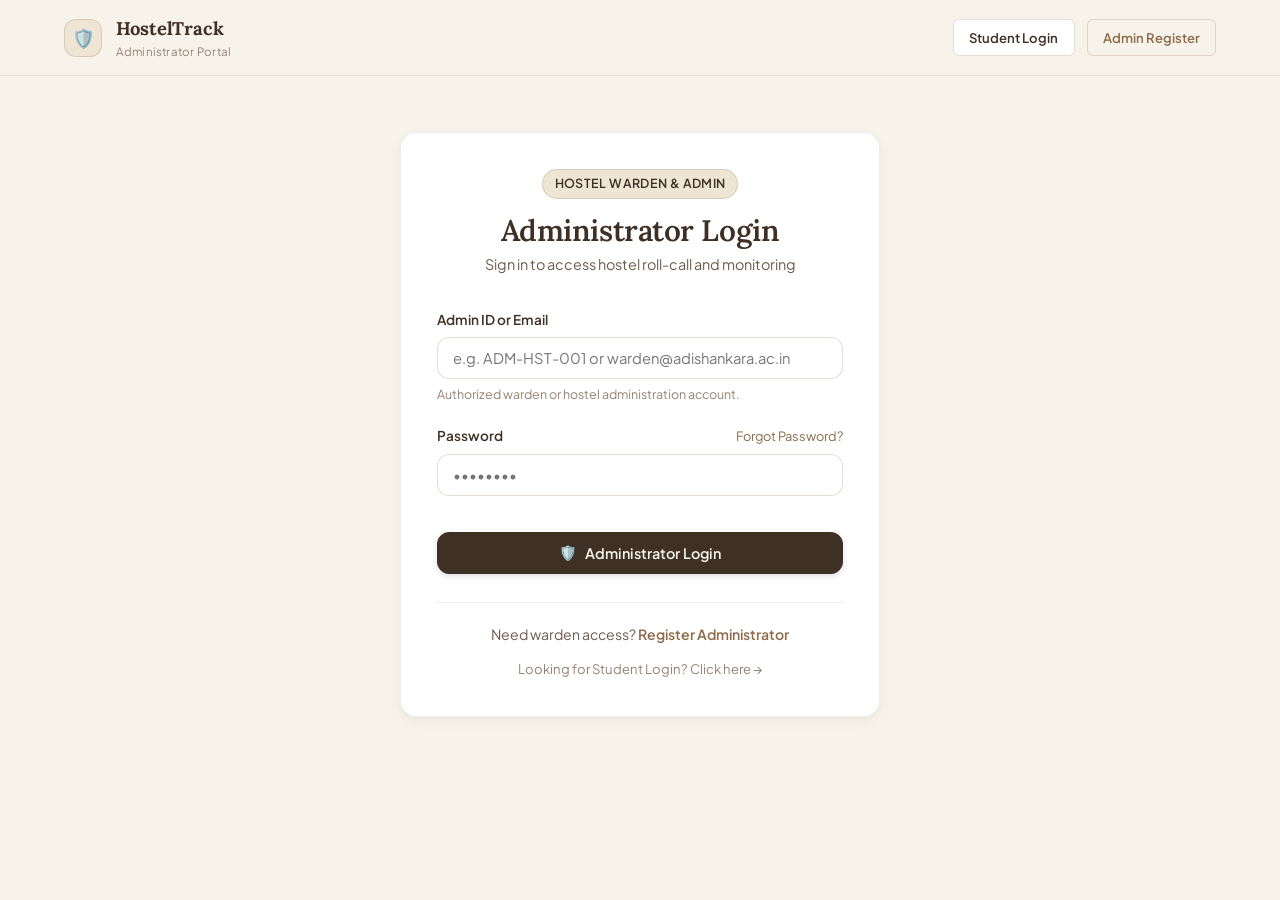
==== frontend/admin-dashboard.html @ 11e36355 "Initial commit: Smart Hostel Attendance System" ====
<!DOCTYPE html>
<html lang="en">
<head>
  <meta charset="UTF-8">
  <meta name="viewport" content="width=device-width, initial-scale=1.0">
  <title>Hostel Administrator Dashboard | HostelTrack</title>
  <link rel="stylesheet" href="css/style.css">
</head>
<body>

  <!-- Navigation Bar -->
  <nav class="navbar">
    <div class="container nav-container">
      <a href="admin-dashboard.html" class="nav-brand">
        <div class="brand-icon">🛡️</div>
        <div class="brand-info">
          <span class="brand-title">HostelTrack</span>
          <span class="brand-subtitle">Administrator Portal</span>
        </div>
      </a>
      
      <ul class="nav-menu" id="nav-menu-list">
        <li><a href="admin-dashboard.html" class="nav-link active">Dashboard</a></li>
        <li><a href="#attendance-table-section" class="nav-link">Attendance</a></li>
        <li><a href="admin-students.html" class="nav-link">Students</a></li>
        <li><a href="admin-profile.html" class="nav-link">Profile</a></li>
      </ul>

      <div class="nav-actions" id="nav-auth-section">
        <!-- Rendered by Auth.initNav() -->
      </div>

      <button class="mobile-toggle" onclick="toggleMobileNav()" aria-label="Toggle Navigation">☰</button>
    </div>
  </nav>

  <!-- Admin Dashboard Main Content -->
  <main class="container" style="padding-top: 2.5rem; padding-bottom: 5rem;">
    <!-- Welcome Header -->
    <div style="display: flex; justify-content: space-between; align-items: flex-start; margin-bottom: 2rem; flex-wrap: wrap; gap: 1.25rem;">
      <div>
        <span class="badge badge-neutral" style="margin-bottom: 0.4rem;">Warden Roll-Call Overview</span>
        <h1 style="font-size: 2.25rem;">
          <span id="admin-greeting">Good Morning</span>, <span id="admin-name-display">Warden</span>
        </h1>
        <p style="font-size: 0.95rem; margin-top: 0.2rem;">
          Hostel: <strong id="admin-hostel-display" style="color: var(--color-deep-brown);">Adi Shankara Main Campus Hostel</strong> • 
          Selected Date: <span id="admin-header-date" style="font-weight: 600; color: var(--color-warm-brown);">September 14, 2026</span>
        </p>
      </div>

      <!-- Date Filter Controls -->
      <div class="card card-warm" style="padding: 0.85rem 1.25rem; display: flex; align-items: center; gap: 0.75rem; flex-wrap: wrap;">
        <label for="admin-date-picker" style="font-size: 0.82rem; font-weight: 600; color: var(--color-deep-brown);">
          Select Date:
        </label>
        <input 
          type="date" 
          id="admin-date-picker" 
          class="form-control" 
          style="padding: 0.35rem 0.65rem; font-size: 0.88rem; width: auto;"
        >
        <button type="button" class="btn btn-sm btn-primary" onclick="AdminDashboardController.onDateFilterChange()">
          View Attendance
        </button>
      </div>
    </div>

    <!-- 4 MAJOR SUMMARY CARDS -->
    <div class="stats-grid" style="margin-bottom: 2rem;">
      <!-- Card 1: Total Students -->
      <div class="stat-box">
        <span class="stat-label">Total Students</span>
        <div class="stat-value" id="stat-total-students">0</div>
        <span class="stat-hint">Allocated in this hostel block</span>
      </div>

      <!-- Card 2: Present (Muted Green) -->
      <div class="stat-box" style="border-left: 4px solid var(--status-present);">
        <span class="stat-label" style="color: var(--status-present);">Present</span>
        <div class="stat-value" id="stat-present-count" style="color: var(--status-present);">0</div>
        <span class="stat-hint">Location verified & marked</span>
      </div>

      <!-- Card 3: Absent (Muted Terracotta) -->
      <div class="stat-box" style="border-left: 4px solid var(--status-absent);">
        <span class="stat-label" style="color: var(--status-absent);">Absent</span>
        <div class="stat-value" id="stat-absent-count" style="color: var(--status-absent);">0</div>
        <span class="stat-hint">Reported absent / leave</span>
      </div>

      <!-- Card 4: Not Marked (Muted Blue) -->
      <div class="stat-box" style="border-left: 4px solid var(--status-not-marked);">
        <span class="stat-label" style="color: var(--status-not-marked);">Not Marked</span>
        <div class="stat-value" id="stat-not-marked-count" style="color: var(--status-not-marked);">0</div>
        <span class="stat-hint">Awaiting roll-call submission</span>
      </div>
    </div>

    <!-- Attendance Percentage Progress Banner -->
    <div class="card" style="margin-bottom: 2.25rem; display: flex; align-items: center; justify-content: space-between; flex-wrap: wrap; gap: 1.5rem; padding: 1.25rem 1.75rem;">
      <div>
        <span class="stat-label">Today's Hostel Attendance Rate</span>
        <div style="display: flex; align-items: baseline; gap: 0.75rem; margin-top: 0.2rem;">
          <span id="stat-attendance-rate" style="font-family: var(--font-serif); font-size: 2.25rem; font-weight: 700; color: var(--color-deep-brown);">
            0.0%
          </span>
          <span style="font-size: 0.88rem; color: var(--text-secondary);">compliance across hostel rooms</span>
        </div>
      </div>

      <div style="flex-grow: 1; max-width: 450px; min-width: 240px;">
        <div style="width: 100%; height: 10px; background: var(--color-cream); border-radius: var(--radius-full); overflow: hidden; border: 1px solid var(--border-light);">
          <div id="stat-rate-bar" style="height: 100%; width: 0%; background: var(--status-present); border-radius: var(--radius-full); transition: width 0.5s ease;"></div>
        </div>
      </div>
    </div>

    <!-- STUDENT SEARCH & ATTENDANCE TABLE SECTION -->
    <div id="attendance-table-section" style="margin-bottom: 2rem;">
      <div style="display: flex; justify-content: space-between; align-items: center; margin-bottom: 1.25rem; flex-wrap: wrap; gap: 1rem;">
        <div>
          <h2>Student Attendance Register</h2>
          <p style="font-size: 0.9rem; margin-top: 0.2rem;">Click any student row to view full profile and attendance breakdown.</p>
        </div>

        <!-- Search Bar -->
        <div style="width: 100%; max-width: 320px;">
          <input 
            type="text" 
            id="admin-student-search" 
            class="form-control" 
            placeholder="Search student name, ID, or room..."
            oninput="AdminDashboardController.filterTable()"
          >
        </div>
      </div>

      <!-- Attendance Table -->
      <div class="card" style="padding: 1rem;">
        <div class="table-container">
          <table class="data-table">
            <thead>
              <tr>
                <th>Student ID</th>
                <th>Student Name</th>
                <th>Room</th>
                <th>Course</th>
                <th>Attendance Status</th>
                <th>Location Status</th>
                <th>Time</th>
                <th>Distance</th>
                <th>Action</th>
              </tr>
            </thead>
            <tbody id="admin-attendance-tbody">
              <tr>
                <td colspan="9" style="text-align: center; padding: 2.5rem; color: var(--text-muted);">
                  Loading attendance records...
                </td>
              </tr>
            </tbody>
          </table>
        </div>
      </div>
    </div>
  </main>

  <!-- STUDENT DETAIL MODAL -->
  <div id="student-detail-modal" style="display: none; position: fixed; top: 0; left: 0; width: 100%; height: 100%; background: rgba(39, 30, 23, 0.6); backdrop-filter: blur(4px); z-index: 1000; align-items: center; justify-content: center; padding: 1.5rem;">
    <div class="card" style="width: 100%; max-width: 620px; max-height: 90vh; overflow-y: auto; background: var(--bg-surface); padding: 2rem; position: relative;">
      
      <div style="display: flex; justify-content: space-between; align-items: flex-start; margin-bottom: 1.25rem; border-bottom: 1px solid var(--border-light); padding-bottom: 0.75rem;">
        <div>
          <span class="badge badge-neutral" style="font-size: 0.75rem;">Student Record</span>
          <h3 id="modal-student-name" style="font-size: 1.45rem; margin-top: 0.25rem;">Student Name</h3>
          <span id="modal-student-id" style="font-family: var(--font-mono); font-size: 0.85rem; color: var(--color-warm-brown);">ASIET2024CS000</span>
        </div>
        <button onclick="AdminDashboardController.closeModal()" style="background: none; border: none; font-size: 1.5rem; color: var(--text-muted); cursor: pointer;">&times;</button>
      </div>

      <!-- Student Overview Grid -->
      <div style="display: grid; grid-template-columns: 1fr 1fr; gap: 1rem; font-size: 0.88rem; background: var(--bg-surface-warm); padding: 1.25rem; border-radius: var(--radius-md); border: 1px solid var(--border-light); margin-bottom: 1.5rem;">
        <div>
          <span class="stat-label">Hostel & Room</span>
          <div id="modal-room-hostel" style="font-weight: 600; color: var(--color-deep-brown);">Room A-101 • Main Hostel</div>
        </div>
        <div>
          <span class="stat-label">Overall Attendance Rate</span>
          <div id="modal-percentage" style="font-family: var(--font-serif); font-size: 1.25rem; font-weight: 700; color: var(--status-present);">92.5%</div>
        </div>
        <div>
          <span class="stat-label">Course & Department</span>
          <div id="modal-course" style="color: var(--text-primary);">B.Tech CSE</div>
        </div>
        <div>
          <span class="stat-label">Contact</span>
          <div id="modal-contact" style="color: var(--text-primary);">+91 98765 43210</div>
        </div>
      </div>

      <!-- Recent Attendance History Table -->
      <h4 style="font-size: 1.05rem; margin-bottom: 0.75rem;">Recent Attendance History</h4>
      <div class="table-container" style="max-height: 220px;">
        <table class="data-table">
          <thead>
            <tr>
              <th>Date</th>
              <th>Status</th>
              <th>Time</th>
              <th>Distance</th>
            </tr>
          </thead>
          <tbody id="modal-history-tbody">
            <tr>
              <td colspan="4" style="text-align: center; color: var(--text-muted);">No records found.</td>
            </tr>
          </tbody>
        </table>
      </div>

      <div style="margin-top: 1.5rem; display: flex; justify-content: flex-end;">
        <button class="btn btn-secondary" onclick="AdminDashboardController.closeModal()">Close</button>
      </div>
    </div>
  </div>

  <script src="js/config.js"></script>
  <script src="js/auth.js"></script>
  <script src="js/admin-dashboard.js"></script>
  <script>
    function toggleMobileNav() {
      const menu = document.getElementById('nav-menu-list');
      if (menu) menu.classList.toggle('show');
    }
  </script>
</body>
</html>
---- frontend/css/style.css ----
/* ==========================================================================
   SMART HOSTEL ATTENDANCE MANAGEMENT SYSTEM
   Warm, Elegant, Editorial Design System (Superbook-Inspired)
   ========================================================================== */

@import url('https://fonts.googleapis.com/css2?family=Lora:ital,wght@0,400;0,500;0,600;0,700;1,400&family=Plus+Jakarta+Sans:wght@400;500;600;700&family=JetBrains+Mono:wght@400;500&display=swap');

:root {
  /* Core Warm Neutral Palette */
  --color-ivory: #F8F3EA;
  --color-cream: #EFE5D5;
  --color-beige: #E5D7C4;
  --color-sand: #D7C2A8;
  --color-taupe: #B5A18C;
  --color-warm-brown: #8B6B4A;
  --color-deep-brown: #3F3025;
  --color-dark-espresso: #271E17;

  /* Accent & Editorial Muted Colors */
  --color-sage: #A8AD96;
  --color-sage-dark: #4A634E;
  --color-terracotta: #B98268;
  --color-terracotta-dark: #8F4C30;

  /* Surfaces & Backgrounds */
  --bg-app: #F8F3EA;
  --bg-surface: #FFFFFF;
  --bg-surface-warm: #FAF6EE;
  --bg-surface-subtle: #F3EBDD;
  --bg-elevated: #FFFFFF;

  /* Status Colors (Soft, Muted, Academic) */
  --status-present: #4A7C59;
  --status-present-bg: #EBF3ED;
  --status-present-border: #C8DEC9;

  --status-absent: #B9664E;
  --status-absent-bg: #F8ECE8;
  --status-absent-border: #E8C8BE;

  --status-not-marked: #5B7B8C;
  --status-not-marked-bg: #EDF3F7;
  --status-not-marked-border: #C8D9E2;

  --status-future: #8B7A6A;
  --status-future-bg: #F0EAE1;
  --status-future-border: #DCD0C0;

  /* Typography Colors */
  --text-primary: #3F3025;
  --text-secondary: #6B5B4D;
  --text-muted: #948373;
  --text-light: #B5A595;
  --text-inverse: #FAF6EE;

  /* Borders & Shadows */
  --border-light: rgba(139, 107, 74, 0.12);
  --border-medium: rgba(139, 107, 74, 0.22);
  --border-strong: rgba(63, 48, 37, 0.35);

  --shadow-subtle: 0 1px 3px rgba(63, 48, 37, 0.04), 0 1px 2px rgba(63, 48, 37, 0.02);
  --shadow-card: 0 4px 16px -2px rgba(63, 48, 37, 0.05), 0 2px 6px -1px rgba(63, 48, 37, 0.03);
  --shadow-elevated: 0 12px 32px -4px rgba(63, 48, 37, 0.08), 0 4px 12px -2px rgba(63, 48, 37, 0.04);
  --shadow-popover: 0 16px 40px -8px rgba(63, 48, 37, 0.12);

  /* Fonts */
  --font-serif: 'Lora', Georgia, serif;
  --font-sans: 'Plus Jakarta Sans', -apple-system, BlinkMacSystemFont, 'Segoe UI', Roboto, sans-serif;
  --font-mono: 'JetBrains Mono', monospace;

  /* Radii */
  --radius-sm: 6px;
  --radius-md: 12px;
  --radius-lg: 16px;
  --radius-xl: 24px;
  --radius-full: 9999px;

  /* Transitions */
  --transition-fast: 0.15s ease;
  --transition-normal: 0.25s cubic-bezier(0.16, 1, 0.3, 1);
}

/* Global Reset */
*, *::before, *::after {
  box-sizing: border-box;
  margin: 0;
  padding: 0;
}

html {
  font-size: 16px;
  scroll-behavior: smooth;
}

body {
  font-family: var(--font-sans);
  background-color: var(--bg-app);
  color: var(--text-primary);
  line-height: 1.6;
  min-height: 100vh;
  display: flex;
  flex-direction: column;
  -webkit-font-smoothing: antialiased;
}

/* Typography */
h1, h2, h3, h4, h5, h6 {
  font-family: var(--font-serif);
  color: var(--text-primary);
  font-weight: 600;
  line-height: 1.3;
  letter-spacing: -0.015em;
}

h1 { font-size: 2.25rem; }
h2 { font-size: 1.75rem; }
h3 { font-size: 1.35rem; }
h4 { font-size: 1.15rem; }

p {
  color: var(--text-secondary);
}

a {
  color: var(--color-warm-brown);
  text-decoration: none;
  transition: color var(--transition-fast);
}

a:hover {
  color: var(--color-deep-brown);
}

/* Layout Containers */
.container {
  width: 100%;
  max-width: 1200px;
  margin: 0 auto;
  padding: 0 1.5rem;
}

.container-narrow {
  max-width: 820px;
}

.container-wide {
  max-width: 1360px;
}

/* Navigation Bar */
.navbar {
  position: sticky;
  top: 0;
  z-index: 100;
  background: rgba(248, 243, 234, 0.94);
  backdrop-filter: blur(12px);
  border-bottom: 1px solid var(--border-light);
  padding: 0.85rem 0;
}

.nav-container {
  display: flex;
  align-items: center;
  justify-content: space-between;
  gap: 1.5rem;
}

.nav-brand {
  display: flex;
  align-items: center;
  gap: 0.85rem;
  text-decoration: none;
}

.brand-icon {
  width: 38px;
  height: 38px;
  border-radius: var(--radius-md);
  background: var(--color-cream);
  border: 1px solid var(--border-medium);
  display: flex;
  align-items: center;
  justify-content: center;
  font-size: 1.15rem;
  color: var(--color-warm-brown);
}

.brand-info {
  display: flex;
  flex-direction: column;
}

.brand-title {
  font-family: var(--font-serif);
  font-size: 1.15rem;
  font-weight: 700;
  color: var(--color-deep-brown);
  letter-spacing: -0.01em;
}

.brand-subtitle {
  font-size: 0.72rem;
  color: var(--text-muted);
  letter-spacing: 0.02em;
}

.nav-menu {
  display: flex;
  list-style: none;
  align-items: center;
  gap: 1.75rem;
}

.nav-link {
  font-size: 0.9rem;
  font-weight: 500;
  color: var(--text-secondary);
  padding: 0.4rem 0.2rem;
  position: relative;
}

.nav-link:hover, .nav-link.active {
  color: var(--color-deep-brown);
}

.nav-link.active::after {
  content: '';
  position: absolute;
  bottom: -4px;
  left: 0;
  width: 100%;
  height: 2px;
  background: var(--color-warm-brown);
  border-radius: var(--radius-full);
}

.nav-actions {
  display: flex;
  align-items: center;
  gap: 0.75rem;
}

/* Mobile Nav Toggle */
.mobile-toggle {
  display: none;
  background: none;
  border: 1px solid var(--border-medium);
  border-radius: var(--radius-sm);
  padding: 0.45rem 0.65rem;
  font-size: 1.25rem;
  color: var(--color-deep-brown);
  cursor: pointer;
}

/* Buttons */
.btn {
  display: inline-flex;
  align-items: center;
  justify-content: center;
  gap: 0.5rem;
  font-family: var(--font-sans);
  font-size: 0.9rem;
  font-weight: 600;
  padding: 0.65rem 1.35rem;
  border-radius: var(--radius-md);
  border: 1px solid transparent;
  cursor: pointer;
  transition: all var(--transition-fast);
  text-decoration: none;
  white-space: nowrap;
}

.btn-primary {
  background: var(--color-deep-brown);
  color: var(--color-ivory);
  border-color: var(--color-deep-brown);
  box-shadow: 0 2px 6px rgba(63, 48, 37, 0.15);
}

.btn-primary:hover {
  background: var(--color-dark-espresso);
  border-color: var(--color-dark-espresso);
  color: #FFF;
  transform: translateY(-1px);
  box-shadow: 0 4px 10px rgba(63, 48, 37, 0.2);
}

.btn-secondary {
  background: var(--bg-surface);
  color: var(--color-deep-brown);
  border-color: var(--border-medium);
}

.btn-secondary:hover {
  background: var(--color-cream);
  border-color: var(--color-sand);
  color: var(--color-dark-espresso);
}

.btn-outline {
  background: transparent;
  color: var(--color-warm-brown);
  border-color: var(--border-medium);
}

.btn-outline:hover {
  background: var(--color-cream);
  color: var(--color-deep-brown);
}

.btn-sm {
  padding: 0.45rem 0.95rem;
  font-size: 0.82rem;
  border-radius: var(--radius-sm);
}

.btn-lg {
  padding: 0.85rem 1.85rem;
  font-size: 1rem;
  border-radius: var(--radius-md);
}

.btn-block {
  width: 100%;
}

.btn-terracotta {
  background: var(--color-terracotta);
  color: #FFF;
  border-color: var(--color-terracotta);
}

.btn-terracotta:hover {
  background: var(--color-terracotta-dark);
}

/* Cards & Containers */
.card {
  background: var(--bg-surface);
  border: 1px solid var(--border-light);
  border-radius: var(--radius-lg);
  padding: 1.75rem;
  box-shadow: var(--shadow-card);
  transition: box-shadow var(--transition-normal), border-color var(--transition-normal);
}

.card:hover {
  border-color: var(--border-medium);
}

.card-warm {
  background: var(--bg-surface-warm);
  border-color: var(--border-medium);
}

.card-header {
  display: flex;
  align-items: center;
  justify-content: space-between;
  margin-bottom: 1.25rem;
  padding-bottom: 0.85rem;
  border-bottom: 1px solid var(--border-light);
}

.card-title {
  font-family: var(--font-serif);
  font-size: 1.25rem;
  color: var(--color-deep-brown);
}

/* Status Badges */
.badge {
  display: inline-flex;
  align-items: center;
  gap: 0.35rem;
  padding: 0.25rem 0.75rem;
  border-radius: var(--radius-full);
  font-size: 0.78rem;
  font-weight: 600;
  text-transform: uppercase;
  letter-spacing: 0.03em;
}

.badge-present {
  background: var(--status-present-bg);
  color: var(--status-present);
  border: 1px solid var(--status-present-border);
}

.badge-absent {
  background: var(--status-absent-bg);
  color: var(--status-absent);
  border: 1px solid var(--status-absent-border);
}

.badge-not-marked {
  background: var(--status-not-marked-bg);
  color: var(--status-not-marked);
  border: 1px solid var(--status-not-marked-border);
}

.badge-future {
  background: var(--status-future-bg);
  color: var(--status-future);
  border: 1px solid var(--status-future-border);
}

.badge-verified {
  background: var(--status-present-bg);
  color: var(--status-present);
  border: 1px solid var(--status-present-border);
}

.badge-neutral {
  background: var(--color-cream);
  color: var(--color-deep-brown);
  border: 1px solid var(--border-medium);
}

/* Status Dots */
.status-dot {
  width: 7px;
  height: 7px;
  border-radius: 50%;
  display: inline-block;
  margin: 0 auto;
}

.status-dot.dot-present {
  background-color: var(--status-present);
}

.status-dot.dot-absent {
  background-color: var(--status-absent);
}

.status-dot.dot-not-marked {
  background-color: var(--status-not-marked);
}

/* Monthly Attendance Calendar Component */
.calendar-card {
  background: var(--bg-surface);
  border: 1px solid var(--border-light);
  border-radius: var(--radius-lg);
  padding: 1.75rem;
  box-shadow: var(--shadow-card);
}

.calendar-header {
  display: flex;
  align-items: center;
  justify-content: space-between;
  margin-bottom: 1.5rem;
}

.calendar-title-group {
  display: flex;
  align-items: center;
  gap: 0.75rem;
}

.calendar-month-heading {
  font-family: var(--font-serif);
  font-size: 1.45rem;
  font-weight: 700;
  color: var(--color-deep-brown);
}

.calendar-nav-btn {
  background: var(--bg-surface-warm);
  border: 1px solid var(--border-medium);
  border-radius: var(--radius-sm);
  padding: 0.4rem 0.75rem;
  font-size: 0.85rem;
  color: var(--color-deep-brown);
  cursor: pointer;
  transition: all var(--transition-fast);
  display: inline-flex;
  align-items: center;
  gap: 0.35rem;
}

.calendar-nav-btn:hover {
  background: var(--color-cream);
  border-color: var(--color-sand);
}

.calendar-grid {
  display: grid;
  grid-template-columns: repeat(7, 1fr);
  gap: 0.5rem;
}

.calendar-day-header {
  font-size: 0.78rem;
  font-weight: 600;
  text-transform: uppercase;
  color: var(--text-muted);
  text-align: center;
  padding: 0.5rem 0;
  letter-spacing: 0.05em;
}

.calendar-cell {
  aspect-ratio: 1;
  min-height: 52px;
  background: var(--bg-surface-warm);
  border: 1px solid transparent;
  border-radius: var(--radius-md);
  padding: 0.45rem 0.35rem;
  display: flex;
  flex-direction: column;
  align-items: center;
  justify-content: space-between;
  cursor: pointer;
  transition: all var(--transition-fast);
  position: relative;
}

.calendar-cell:hover {
  background: var(--color-cream);
  border-color: var(--border-medium);
  transform: translateY(-1px);
}

.calendar-cell.cell-today {
  border: 1.5px solid var(--color-warm-brown);
  background: #FFFDF9;
  font-weight: 700;
}

.calendar-cell.cell-selected {
  border-color: var(--color-deep-brown);
  box-shadow: 0 0 0 1px var(--color-deep-brown);
}

.calendar-cell.cell-empty {
  background: transparent;
  cursor: default;
  border: none;
}

.calendar-cell.cell-future {
  opacity: 0.55;
}

.calendar-date-number {
  font-size: 0.92rem;
  font-weight: 500;
  color: var(--text-primary);
}

.calendar-dot-container {
  height: 8px;
  display: flex;
  align-items: center;
  justify-content: center;
}

/* Calendar Legend */
.calendar-legend {
  display: flex;
  align-items: center;
  justify-content: center;
  gap: 1.75rem;
  margin-top: 1.5rem;
  padding-top: 1rem;
  border-top: 1px solid var(--border-light);
  flex-wrap: wrap;
}

.legend-item {
  display: flex;
  align-items: center;
  gap: 0.5rem;
  font-size: 0.82rem;
  color: var(--text-secondary);
}

/* Detail Popover / Modal for Clicked Date */
.date-detail-popover {
  background: var(--bg-surface);
  border: 1px solid var(--border-medium);
  border-radius: var(--radius-md);
  padding: 1.25rem;
  box-shadow: var(--shadow-popover);
  margin-top: 1rem;
}

/* Stat Widgets & Summary Cards */
.stats-grid {
  display: grid;
  grid-template-columns: repeat(auto-fit, minmax(200px, 1fr));
  gap: 1.25rem;
}

.stat-box {
  background: var(--bg-surface);
  border: 1px solid var(--border-light);
  border-radius: var(--radius-md);
  padding: 1.25rem;
  display: flex;
  flex-direction: column;
  gap: 0.35rem;
}

.stat-label {
  font-size: 0.78rem;
  font-weight: 600;
  color: var(--text-muted);
  text-transform: uppercase;
  letter-spacing: 0.04em;
}

.stat-value {
  font-family: var(--font-serif);
  font-size: 1.85rem;
  font-weight: 700;
  color: var(--color-deep-brown);
  line-height: 1.1;
}

.stat-hint {
  font-size: 0.78rem;
  color: var(--text-secondary);
}

/* Tables */
.table-container {
  width: 100%;
  overflow-x: auto;
  border-radius: var(--radius-md);
  border: 1px solid var(--border-light);
  background: var(--bg-surface);
}

.data-table {
  width: 100%;
  border-collapse: collapse;
  text-align: left;
  font-size: 0.88rem;
}

.data-table th {
  background: var(--bg-surface-warm);
  color: var(--text-secondary);
  font-weight: 600;
  font-size: 0.78rem;
  text-transform: uppercase;
  letter-spacing: 0.04em;
  padding: 0.9rem 1.1rem;
  border-bottom: 1px solid var(--border-light);
  white-space: nowrap;
}

.data-table td {
  padding: 0.9rem 1.1rem;
  border-bottom: 1px solid var(--border-light);
  color: var(--text-primary);
  vertical-align: middle;
}

.data-table tr:last-child td {
  border-bottom: none;
}

.data-table tbody tr:hover {
  background: var(--bg-surface-warm);
}

/* Forms */
.form-group {
  margin-bottom: 1.25rem;
  display: flex;
  flex-direction: column;
  gap: 0.4rem;
}

.form-label {
  font-size: 0.85rem;
  font-weight: 600;
  color: var(--color-deep-brown);
}

.form-control {
  font-family: var(--font-sans);
  font-size: 0.92rem;
  padding: 0.7rem 0.95rem;
  border-radius: var(--radius-md);
  border: 1px solid var(--border-medium);
  background: var(--bg-surface);
  color: var(--text-primary);
  outline: none;
  transition: all var(--transition-fast);
}

.form-control:focus {
  border-color: var(--color-warm-brown);
  box-shadow: 0 0 0 3px rgba(139, 107, 74, 0.15);
}

.form-hint {
  font-size: 0.78rem;
  color: var(--text-muted);
}

/* Step Wizard for Attendance */
.step-card {
  background: var(--bg-surface);
  border: 1px solid var(--border-light);
  border-radius: var(--radius-lg);
  padding: 1.75rem;
  margin-bottom: 1.5rem;
}

.step-indicator {
  display: inline-flex;
  align-items: center;
  gap: 0.5rem;
  font-size: 0.8rem;
  font-weight: 700;
  color: var(--color-warm-brown);
  text-transform: uppercase;
  letter-spacing: 0.05em;
  margin-bottom: 0.5rem;
}

/* Hero Section */
.hero-section {
  padding: 4.5rem 0 3rem;
  text-align: center;
}

.hero-pill {
  display: inline-flex;
  align-items: center;
  gap: 0.5rem;
  background: var(--bg-surface);
  border: 1px solid var(--border-medium);
  padding: 0.35rem 1rem;
  border-radius: var(--radius-full);
  font-size: 0.82rem;
  font-weight: 600;
  color: var(--color-warm-brown);
  margin-bottom: 1.5rem;
  box-shadow: var(--shadow-subtle);
}

.hero-title {
  font-family: var(--font-serif);
  font-size: 3.25rem;
  font-weight: 700;
  color: var(--color-deep-brown);
  letter-spacing: -0.025em;
  margin-bottom: 1rem;
  line-height: 1.15;
}

.hero-subtitle {
  font-size: 1.15rem;
  font-weight: 600;
  color: var(--color-warm-brown);
  letter-spacing: 0.02em;
  margin-bottom: 1rem;
}

.hero-description {
  max-width: 680px;
  margin: 0 auto 2.25rem;
  font-size: 1.05rem;
  color: var(--text-secondary);
  line-height: 1.7;
}

.hero-buttons {
  display: flex;
  align-items: center;
  justify-content: center;
  gap: 1rem;
  flex-wrap: wrap;
}

/* Toast Notifications */
#toast-container {
  position: fixed;
  bottom: 2rem;
  right: 2rem;
  z-index: 9999;
  display: flex;
  flex-direction: column;
  gap: 0.75rem;
  max-width: 400px;
}

.toast {
  background: var(--color-deep-brown);
  color: var(--color-ivory);
  padding: 0.9rem 1.25rem;
  border-radius: var(--radius-md);
  box-shadow: var(--shadow-popover);
  display: flex;
  align-items: center;
  gap: 0.85rem;
  font-size: 0.88rem;
  animation: slideIn 0.3s cubic-bezier(0.16, 1, 0.3, 1);
}

.toast-success {
  border-left: 4px solid var(--status-present);
}

.toast-error {
  border-left: 4px solid var(--status-absent);
}

.toast-warning {
  border-left: 4px solid var(--color-terracotta);
}

.toast-info {
  border-left: 4px solid var(--color-warm-brown);
}

@keyframes slideIn {
  from {
    opacity: 0;
    transform: translateY(16px);
  }
  to {
    opacity: 1;
    transform: translateY(0);
  }
}

/* Footer */
.footer {
  margin-top: auto;
  background: var(--bg-surface-warm);
  border-top: 1px solid var(--border-light);
  padding: 3rem 0 2rem;
  font-size: 0.88rem;
}

.footer-content {
  display: flex;
  justify-content: space-between;
  align-items: center;
  flex-wrap: wrap;
  gap: 1.5rem;
}

/* Future Module Card Banner */
.future-card {
  background: #FAF6EE;
  border: 1px dashed var(--color-sand);
  border-radius: var(--radius-lg);
  padding: 1.5rem;
  position: relative;
}

/* Responsive Media Queries */
@media (max-width: 1024px) {
  .hero-title {
    font-size: 2.75rem;
  }
}

@media (max-width: 768px) {
  .hero-title {
    font-size: 2.15rem;
  }
  
  .nav-menu {
    display: none;
    position: absolute;
    top: 100%;
    left: 0;
    width: 100%;
    background: var(--bg-app);
    flex-direction: column;
    padding: 1.5rem;
    border-bottom: 1px solid var(--border-medium);
    box-shadow: var(--shadow-card);
  }

  .nav-menu.show {
    display: flex;
  }

  .mobile-toggle {
    display: block;
  }

  .calendar-grid {
    gap: 0.25rem;
  }

  .calendar-cell {
    min-height: 44px;
    padding: 0.3rem 0.2rem;
  }

  .calendar-date-number {
    font-size: 0.82rem;
  }

  .hero-buttons {
    flex-direction: column;
    width: 100%;
  }

  .hero-buttons .btn {
    width: 100%;
  }
}

@media (max-width: 390px) {
  .calendar-day-header {
    font-size: 0.7rem;
  }

  .calendar-cell {
    min-height: 38px;
  }

  .stat-value {
    font-size: 1.5rem;
  }
}
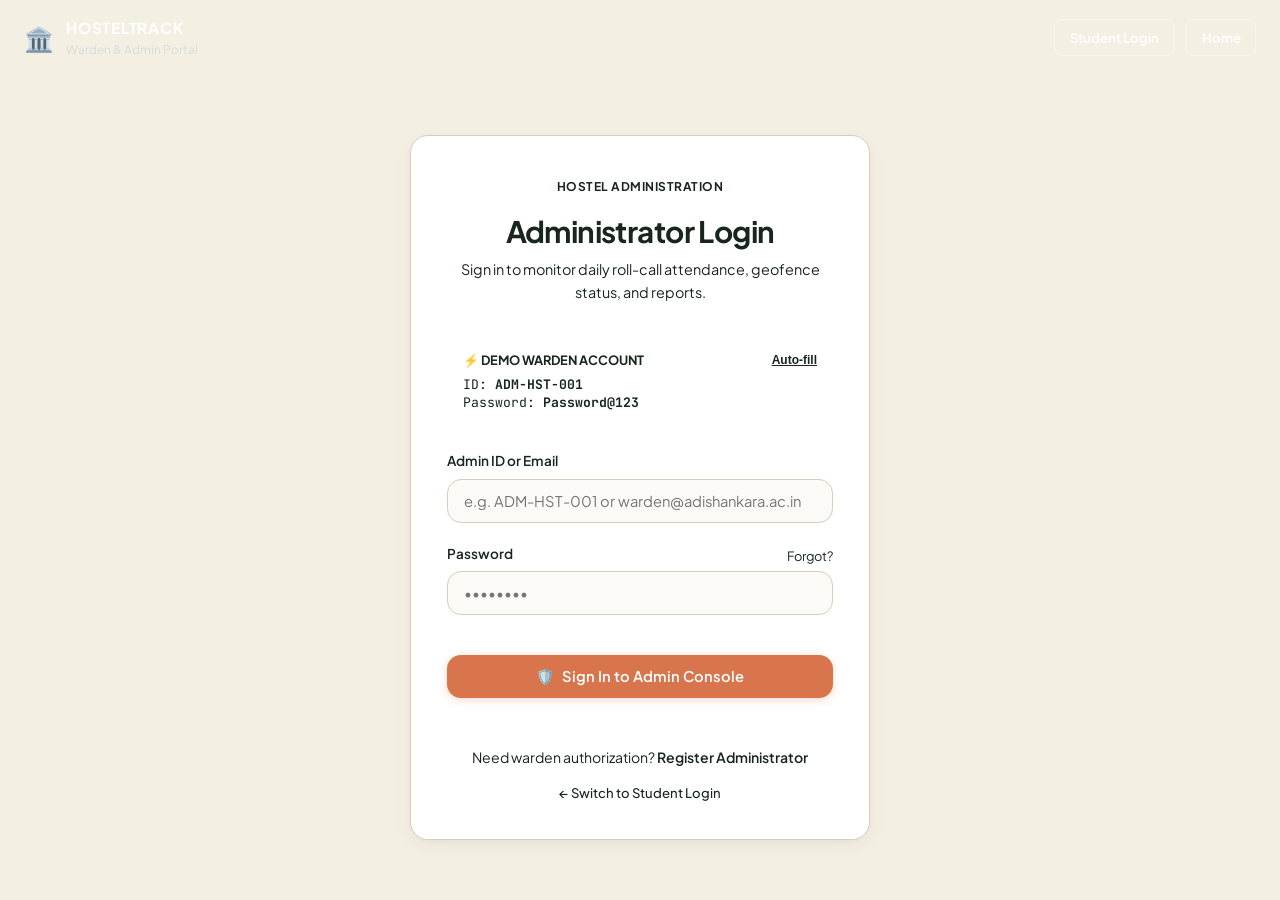
==== commit 02d6cd47: "Complete Smart Hostel Attendance Management System - Full-Stack OOP Build Features: - Java Spring Bo" ====
--- a/frontend/admin-dashboard.html
+++ b/frontend/admin-dashboard.html
@@ -3,151 +3,297 @@
 <head>
   <meta charset="UTF-8">
   <meta name="viewport" content="width=device-width, initial-scale=1.0">
-  <title>Hostel Administrator Dashboard | HostelTrack</title>
+  <title>Hostel Administrator Dashboard | Smart Hostel Attendance System</title>
   <link rel="stylesheet" href="css/style.css">
+  <style>
+    .donut-container {
+      display: flex;
+      align-items: center;
+      gap: 2rem;
+      flex-wrap: wrap;
+    }
+    .donut-chart-svg {
+      width: 150px;
+      height: 150px;
+      transform: rotate(-90deg);
+    }
+    .donut-legend {
+      display: flex;
+      flex-direction: column;
+      gap: 0.6rem;
+      font-size: 0.88rem;
+    }
+    .legend-item {
+      display: flex;
+      align-items: center;
+      gap: 0.5rem;
+    }
+    .legend-color {
+      width: 12px;
+      height: 12px;
+      border-radius: 3px;
+    }
+    .modal-overlay {
+      display: none;
+      position: fixed;
+      top: 0;
+      left: 0;
+      width: 100%;
+      height: 100%;
+      background: rgba(22, 59, 45, 0.45);
+      backdrop-filter: blur(4px);
+      z-index: 1000;
+      align-items: center;
+      justify-content: center;
+      padding: 1.5rem;
+    }
+  </style>
 </head>
 <body>
 
-  <!-- Navigation Bar -->
-  <nav class="navbar">
-    <div class="container nav-container">
-      <a href="admin-dashboard.html" class="nav-brand">
-        <div class="brand-icon">🛡️</div>
-        <div class="brand-info">
-          <span class="brand-title">HostelTrack</span>
-          <span class="brand-subtitle">Administrator Portal</span>
-        </div>
-      </a>
-      
-      <ul class="nav-menu" id="nav-menu-list">
-        <li><a href="admin-dashboard.html" class="nav-link active">Dashboard</a></li>
-        <li><a href="#attendance-table-section" class="nav-link">Attendance</a></li>
-        <li><a href="admin-students.html" class="nav-link">Students</a></li>
-        <li><a href="admin-profile.html" class="nav-link">Profile</a></li>
+  <!-- Mobile Top Bar Header -->
+  <header class="mobile-header">
+    <div style="display: flex; align-items: center; gap: 0.6rem;">
+      <span style="font-size: 1.25rem;">🛡️</span>
+      <span class="mobile-brand">Admin Console</span>
+    </div>
+    <button class="btn btn-sm btn-outline" onclick="Auth.logout()" style="color: #fff; border-color: rgba(255,255,255,0.4); padding: 0.25rem 0.6rem;">
+      Logout
+    </button>
+  </header>
+
+  <div class="app-layout">
+    <!-- Desktop Left Navigation Sidebar (Dark Forest Green #163B2D) -->
+    <aside class="sidebar" id="sidebar">
+      <div class="sidebar-header">
+        <div class="sidebar-logo-icon">🛡️</div>
+        <div>
+          <div class="sidebar-brand-name">HOSTELTRACK</div>
+          <div class="sidebar-brand-sub">WARDEN ADMIN</div>
+        </div>
+      </div>
+
+      <ul class="sidebar-nav">
+        <li>
+          <a href="admin-dashboard.html" class="sidebar-link active">
+            <span class="link-icon">📊</span>
+            <span>Roll-Call Overview</span>
+          </a>
+        </li>
+        <li>
+          <a href="admin-students.html" class="sidebar-link">
+            <span class="link-icon">👥</span>
+            <span>Resident Students</span>
+          </a>
+        </li>
+        <li>
+          <a href="javascript:void(0)" onclick="AdminDashboardController.openSettingsModal()" class="sidebar-link">
+            <span class="link-icon">📍</span>
+            <span>Geofence & Rules</span>
+          </a>
+        </li>
+        <li>
+          <a href="javascript:void(0)" onclick="AdminDashboardController.exportCsv()" class="sidebar-link">
+            <span class="link-icon">📥</span>
+            <span>Export CSV</span>
+          </a>
+        </li>
+        <li style="margin-top: auto;">
+          <a href="javascript:void(0)" onclick="Auth.logout()" class="sidebar-link" style="color: #F1C4BF;">
+            <span class="link-icon">🚪</span>
+            <span>Logout</span>
+          </a>
+        </li>
       </ul>
 
-      <div class="nav-actions" id="nav-auth-section">
-        <!-- Rendered by Auth.initNav() -->
-      </div>
-
-      <button class="mobile-toggle" onclick="toggleMobileNav()" aria-label="Toggle Navigation">☰</button>
-    </div>
-  </nav>
-
-  <!-- Admin Dashboard Main Content -->
-  <main class="container" style="padding-top: 2.5rem; padding-bottom: 5rem;">
-    <!-- Welcome Header -->
-    <div style="display: flex; justify-content: space-between; align-items: flex-start; margin-bottom: 2rem; flex-wrap: wrap; gap: 1.25rem;">
-      <div>
-        <span class="badge badge-neutral" style="margin-bottom: 0.4rem;">Warden Roll-Call Overview</span>
-        <h1 style="font-size: 2.25rem;">
-          <span id="admin-greeting">Good Morning</span>, <span id="admin-name-display">Warden</span>
-        </h1>
-        <p style="font-size: 0.95rem; margin-top: 0.2rem;">
-          Hostel: <strong id="admin-hostel-display" style="color: var(--color-deep-brown);">Adi Shankara Main Campus Hostel</strong> • 
-          Selected Date: <span id="admin-header-date" style="font-weight: 600; color: var(--color-warm-brown);">September 14, 2026</span>
-        </p>
-      </div>
-
-      <!-- Date Filter Controls -->
-      <div class="card card-warm" style="padding: 0.85rem 1.25rem; display: flex; align-items: center; gap: 0.75rem; flex-wrap: wrap;">
-        <label for="admin-date-picker" style="font-size: 0.82rem; font-weight: 600; color: var(--color-deep-brown);">
-          Select Date:
-        </label>
-        <input 
-          type="date" 
-          id="admin-date-picker" 
-          class="form-control" 
-          style="padding: 0.35rem 0.65rem; font-size: 0.88rem; width: auto;"
-        >
-        <button type="button" class="btn btn-sm btn-primary" onclick="AdminDashboardController.onDateFilterChange()">
-          View Attendance
-        </button>
-      </div>
-    </div>
-
-    <!-- 4 MAJOR SUMMARY CARDS -->
-    <div class="stats-grid" style="margin-bottom: 2rem;">
-      <!-- Card 1: Total Students -->
-      <div class="stat-box">
-        <span class="stat-label">Total Students</span>
-        <div class="stat-value" id="stat-total-students">0</div>
-        <span class="stat-hint">Allocated in this hostel block</span>
-      </div>
-
-      <!-- Card 2: Present (Muted Green) -->
-      <div class="stat-box" style="border-left: 4px solid var(--status-present);">
-        <span class="stat-label" style="color: var(--status-present);">Present</span>
-        <div class="stat-value" id="stat-present-count" style="color: var(--status-present);">0</div>
-        <span class="stat-hint">Location verified & marked</span>
-      </div>
-
-      <!-- Card 3: Absent (Muted Terracotta) -->
-      <div class="stat-box" style="border-left: 4px solid var(--status-absent);">
-        <span class="stat-label" style="color: var(--status-absent);">Absent</span>
-        <div class="stat-value" id="stat-absent-count" style="color: var(--status-absent);">0</div>
-        <span class="stat-hint">Reported absent / leave</span>
-      </div>
-
-      <!-- Card 4: Not Marked (Muted Blue) -->
-      <div class="stat-box" style="border-left: 4px solid var(--status-not-marked);">
-        <span class="stat-label" style="color: var(--status-not-marked);">Not Marked</span>
-        <div class="stat-value" id="stat-not-marked-count" style="color: var(--status-not-marked);">0</div>
-        <span class="stat-hint">Awaiting roll-call submission</span>
-      </div>
-    </div>
-
-    <!-- Attendance Percentage Progress Banner -->
-    <div class="card" style="margin-bottom: 2.25rem; display: flex; align-items: center; justify-content: space-between; flex-wrap: wrap; gap: 1.5rem; padding: 1.25rem 1.75rem;">
-      <div>
-        <span class="stat-label">Today's Hostel Attendance Rate</span>
-        <div style="display: flex; align-items: baseline; gap: 0.75rem; margin-top: 0.2rem;">
-          <span id="stat-attendance-rate" style="font-family: var(--font-serif); font-size: 2.25rem; font-weight: 700; color: var(--color-deep-brown);">
-            0.0%
-          </span>
-          <span style="font-size: 0.88rem; color: var(--text-secondary);">compliance across hostel rooms</span>
-        </div>
-      </div>
-
-      <div style="flex-grow: 1; max-width: 450px; min-width: 240px;">
-        <div style="width: 100%; height: 10px; background: var(--color-cream); border-radius: var(--radius-full); overflow: hidden; border: 1px solid var(--border-light);">
-          <div id="stat-rate-bar" style="height: 100%; width: 0%; background: var(--status-present); border-radius: var(--radius-full); transition: width 0.5s ease;"></div>
-        </div>
-      </div>
-    </div>
-
-    <!-- STUDENT SEARCH & ATTENDANCE TABLE SECTION -->
-    <div id="attendance-table-section" style="margin-bottom: 2rem;">
-      <div style="display: flex; justify-content: space-between; align-items: center; margin-bottom: 1.25rem; flex-wrap: wrap; gap: 1rem;">
-        <div>
-          <h2>Student Attendance Register</h2>
-          <p style="font-size: 0.9rem; margin-top: 0.2rem;">Click any student row to view full profile and attendance breakdown.</p>
-        </div>
-
-        <!-- Search Bar -->
-        <div style="width: 100%; max-width: 320px;">
-          <input 
-            type="text" 
-            id="admin-student-search" 
-            class="form-control" 
-            placeholder="Search student name, ID, or room..."
-            oninput="AdminDashboardController.filterTable()"
-          >
-        </div>
-      </div>
-
-      <!-- Attendance Table -->
-      <div class="card" style="padding: 1rem;">
+      <div class="sidebar-footer">
+        <div class="user-badge">
+          <div class="user-avatar" id="admin-sidebar-avatar">W</div>
+          <div class="user-info">
+            <div class="user-name" id="admin-sidebar-name">Warden</div>
+            <div class="user-role" id="admin-sidebar-role">Administrator</div>
+          </div>
+        </div>
+      </div>
+    </aside>
+
+    <!-- Main Content Area -->
+    <main class="main-wrapper">
+      <!-- Topbar Header -->
+      <div class="topbar">
+        <div>
+          <h1 class="topbar-greeting">
+            <span id="admin-greeting">Good Morning</span>, <span id="admin-name-display">Warden</span>
+          </h1>
+          <p class="topbar-subtitle">
+            Hostel: <strong id="admin-hostel-display" style="color: var(--color-primary);">Adi Shankara Main Campus Hostel</strong> • 
+            <span id="admin-header-date" style="font-weight: 600; color: var(--color-accent);">September 26, 2026</span>
+          </p>
+        </div>
+
+        <div class="topbar-actions" style="display: flex; gap: 0.75rem; align-items: center; flex-wrap: wrap;">
+          <div style="display: flex; align-items: center; gap: 0.5rem; background: var(--color-surface); padding: 0.35rem 0.75rem; border-radius: var(--radius-sm); border: 1px solid var(--color-card-border);">
+            <label for="admin-date-picker" style="font-size: 0.8rem; font-weight: 600; color: var(--color-text-secondary);">Date:</label>
+            <input 
+              type="date" 
+              id="admin-date-picker" 
+              class="form-control" 
+              style="padding: 0.25rem 0.5rem; font-size: 0.85rem; width: auto; border: none; background: transparent;"
+              onchange="AdminDashboardController.onDateFilterChange()"
+            >
+          </div>
+
+          <button type="button" class="btn btn-secondary btn-sm" onclick="AdminDashboardController.exportCsv()">
+            <span>📥</span> Export CSV
+          </button>
+        </div>
+      </div>
+
+      <!-- 4 MAJOR SUMMARY CARDS -->
+      <div class="stats-grid" style="margin-bottom: 1.5rem;">
+        <!-- Card 1: Total Students -->
+        <div class="stat-card">
+          <span class="stat-label">Total Resident Students</span>
+          <div class="stat-value" id="stat-total-students">0</div>
+          <span class="stat-trend" style="color: var(--color-text-secondary);">Enrolled hostel residents</span>
+        </div>
+
+        <!-- Card 2: Present (Green) -->
+        <div class="stat-card" style="border-left: 4px solid var(--color-success);">
+          <span class="stat-label" style="color: var(--color-success);">Present (Roll-Call)</span>
+          <div class="stat-value" id="stat-present-count" style="color: var(--color-success);">0</div>
+          <span class="stat-trend" style="color: var(--color-success);">Face & GPS Verified</span>
+        </div>
+
+        <!-- Card 3: Absent (Red) -->
+        <div class="stat-card" style="border-left: 4px solid var(--color-alert);">
+          <span class="stat-label" style="color: var(--color-alert);">Absent / Outside</span>
+          <div class="stat-value" id="stat-absent-count" style="color: var(--color-alert);">0</div>
+          <span class="stat-trend" style="color: var(--color-alert);">Marked or auto-closed</span>
+        </div>
+
+        <!-- Card 4: Not Marked (Grey) -->
+        <div class="stat-card" style="border-left: 4px solid var(--color-text-secondary);">
+          <span class="stat-label" style="color: var(--color-text-secondary);">Awaiting Roll-Call</span>
+          <div class="stat-value" id="stat-not-marked-count" style="color: var(--color-text-secondary);">0</div>
+          <span class="stat-trend" style="color: var(--color-text-secondary);">Window open (09:00 - 17:00)</span>
+        </div>
+      </div>
+
+      <!-- Analytics & Geofence Overview (Donut Chart + Rules Card) -->
+      <div style="display: grid; grid-template-columns: repeat(auto-fit, minmax(320px, 1fr)); gap: 1.25rem; margin-bottom: 1.5rem;">
+        
+        <!-- Donut Chart Card -->
+        <div class="card">
+          <div class="card-header">
+            <h3 class="card-title">Attendance Distribution</h3>
+            <span class="badge badge-present" id="stat-compliance-badge">0% Turnout</span>
+          </div>
+
+          <div class="donut-container">
+            <div style="position: relative; width: 150px; height: 150px; flex-shrink: 0;">
+              <svg class="donut-chart-svg" viewBox="0 0 42 42">
+                <!-- Base background circle -->
+                <circle cx="21" cy="21" r="15.91549430918954" fill="transparent" stroke="#E8E0D1" stroke-width="5"></circle>
+                <!-- Present segment (Green) -->
+                <circle id="donut-present" cx="21" cy="21" r="15.91549430918954" fill="transparent" stroke="#2F8F5B" stroke-width="5" stroke-dasharray="0 100" stroke-dashoffset="0"></circle>
+                <!-- Absent segment (Red) -->
+                <circle id="donut-absent" cx="21" cy="21" r="15.91549430918954" fill="transparent" stroke="#C85A50" stroke-width="5" stroke-dasharray="0 100" stroke-dashoffset="0"></circle>
+                <!-- Not Marked segment (Grey) -->
+                <circle id="donut-notmarked" cx="21" cy="21" r="15.91549430918954" fill="transparent" stroke="#8B8B82" stroke-width="5" stroke-dasharray="0 100" stroke-dashoffset="0"></circle>
+              </svg>
+              <!-- Center percentage label -->
+              <div style="position: absolute; top: 0; left: 0; width: 100%; height: 100%; display: flex; flex-direction: column; align-items: center; justify-content: center; pointer-events: none;">
+                <span id="donut-center-pct" style="font-size: 1.35rem; font-weight: 700; color: var(--color-primary); line-height: 1;">0%</span>
+                <span style="font-size: 0.65rem; color: var(--color-text-secondary); text-transform: uppercase;">Present</span>
+              </div>
+            </div>
+
+            <div class="donut-legend">
+              <div class="legend-item">
+                <span class="legend-color" style="background: var(--color-success);"></span>
+                <span>Present: <strong id="legend-present">0</strong></span>
+              </div>
+              <div class="legend-item">
+                <span class="legend-color" style="background: var(--color-alert);"></span>
+                <span>Absent: <strong id="legend-absent">0</strong></span>
+              </div>
+              <div class="legend-item">
+                <span class="legend-color" style="background: var(--color-neutral-grey);"></span>
+                <span>Not Marked: <strong id="legend-notmarked">0</strong></span>
+              </div>
+            </div>
+          </div>
+        </div>
+
+        <!-- Institutional Geofence & Rules Card -->
+        <div class="card">
+          <div class="card-header">
+            <h3 class="card-title">Enforced Verification Rules</h3>
+            <button class="btn btn-sm btn-outline" onclick="AdminDashboardController.openSettingsModal()">
+              ⚙️ Modify
+            </button>
+          </div>
+          <div style="display: flex; flex-direction: column; gap: 0.75rem; font-size: 0.88rem;">
+            <div style="display: flex; justify-content: space-between; border-bottom: 1px solid var(--color-card-border); padding-bottom: 0.5rem;">
+              <span style="color: var(--color-text-secondary);">Hostel GPS Coordinates</span>
+              <strong style="font-family: var(--font-mono); color: var(--color-primary);" id="rule-coords">10.1782° N, 76.4305° E</strong>
+            </div>
+            <div style="display: flex; justify-content: space-between; border-bottom: 1px solid var(--color-card-border); padding-bottom: 0.5rem;">
+              <span style="color: var(--color-text-secondary);">Allowed Geofence Radius</span>
+              <strong style="color: var(--color-accent);" id="rule-radius">1000 meters (1.0 km)</strong>
+            </div>
+            <div style="display: flex; justify-content: space-between; border-bottom: 1px solid var(--color-card-border); padding-bottom: 0.5rem;">
+              <span style="color: var(--color-text-secondary);">Roll-Call Time Window</span>
+              <strong style="color: var(--color-primary);" id="rule-window">09:00 AM – 05:00 PM</strong>
+            </div>
+            <div style="display: flex; justify-content: space-between;">
+              <span style="color: var(--color-text-secondary);">Biometric Engine</span>
+              <strong style="color: var(--color-success);">FaceNet 512-d (Zero OpenCV)</strong>
+            </div>
+          </div>
+        </div>
+
+      </div>
+
+      <!-- ATTENDANCE REGISTER TABLE SECTION -->
+      <div class="card" style="padding: 1.25rem;">
+        <div style="display: flex; justify-content: space-between; align-items: center; margin-bottom: 1.25rem; flex-wrap: wrap; gap: 0.75rem;">
+          <div>
+            <h3 class="card-title" style="margin: 0;">Resident Roll-Call Register</h3>
+            <span style="font-size: 0.85rem; color: var(--color-text-secondary);">Click any student row to view full details and recent check-in log.</span>
+          </div>
+
+          <!-- Search and Filter Controls -->
+          <div style="display: flex; gap: 0.5rem; flex-wrap: wrap;">
+            <input 
+              type="text" 
+              id="admin-student-search" 
+              class="form-control" 
+              placeholder="Search name, ID, room..." 
+              style="width: 220px; font-size: 0.85rem; padding: 0.4rem 0.75rem;"
+              oninput="AdminDashboardController.filterTable()"
+            >
+            <select id="admin-status-filter" class="form-control" style="width: auto; font-size: 0.85rem; padding: 0.4rem 0.75rem;" onchange="AdminDashboardController.filterTable()">
+              <option value="ALL">All Statuses</option>
+              <option value="PRESENT">Present</option>
+              <option value="ABSENT">Absent</option>
+              <option value="NOT_MARKED">Not Marked</option>
+            </select>
+          </div>
+        </div>
+
+        <!-- Table -->
         <div class="table-container">
           <table class="data-table">
             <thead>
               <tr>
                 <th>Student ID</th>
-                <th>Student Name</th>
+                <th>Resident Name</th>
                 <th>Room</th>
-                <th>Course</th>
-                <th>Attendance Status</th>
-                <th>Location Status</th>
+                <th>Program</th>
+                <th>Roll-Call Status</th>
+                <th>Geofence Status</th>
                 <th>Time</th>
                 <th>Distance</th>
                 <th>Action</th>
@@ -155,7 +301,7 @@
             </thead>
             <tbody id="admin-attendance-tbody">
               <tr>
-                <td colspan="9" style="text-align: center; padding: 2.5rem; color: var(--text-muted);">
+                <td colspan="9" style="text-align: center; padding: 2.5rem; color: var(--color-text-secondary);">
                   Loading attendance records...
                 </td>
               </tr>
@@ -163,46 +309,81 @@
           </table>
         </div>
       </div>
-    </div>
-  </main>
+
+    </main>
+  </div>
+
+  <!-- Mobile Bottom Navigation Bar -->
+  <nav class="mobile-bottom-nav">
+    <ul class="mobile-nav-items">
+      <li>
+        <a href="admin-dashboard.html" class="mobile-nav-link active">
+          <span class="nav-icon">📊</span>
+          <span>Overview</span>
+        </a>
+      </li>
+      <li>
+        <a href="admin-students.html" class="mobile-nav-link">
+          <span class="nav-icon">👥</span>
+          <span>Students</span>
+        </a>
+      </li>
+      <li>
+        <a href="javascript:void(0)" onclick="AdminDashboardController.openSettingsModal()" class="mobile-nav-link">
+          <span class="nav-icon">⚙️</span>
+          <span>Rules</span>
+        </a>
+      </li>
+      <li>
+        <a href="javascript:void(0)" onclick="AdminDashboardController.exportCsv()" class="mobile-nav-link">
+          <span class="nav-icon">📥</span>
+          <span>Export</span>
+        </a>
+      </li>
+    </ul>
+  </nav>
 
   <!-- STUDENT DETAIL MODAL -->
-  <div id="student-detail-modal" style="display: none; position: fixed; top: 0; left: 0; width: 100%; height: 100%; background: rgba(39, 30, 23, 0.6); backdrop-filter: blur(4px); z-index: 1000; align-items: center; justify-content: center; padding: 1.5rem;">
-    <div class="card" style="width: 100%; max-width: 620px; max-height: 90vh; overflow-y: auto; background: var(--bg-surface); padding: 2rem; position: relative;">
-      
-      <div style="display: flex; justify-content: space-between; align-items: flex-start; margin-bottom: 1.25rem; border-bottom: 1px solid var(--border-light); padding-bottom: 0.75rem;">
-        <div>
-          <span class="badge badge-neutral" style="font-size: 0.75rem;">Student Record</span>
-          <h3 id="modal-student-name" style="font-size: 1.45rem; margin-top: 0.25rem;">Student Name</h3>
-          <span id="modal-student-id" style="font-family: var(--font-mono); font-size: 0.85rem; color: var(--color-warm-brown);">ASIET2024CS000</span>
-        </div>
-        <button onclick="AdminDashboardController.closeModal()" style="background: none; border: none; font-size: 1.5rem; color: var(--text-muted); cursor: pointer;">&times;</button>
-      </div>
-
-      <!-- Student Overview Grid -->
-      <div style="display: grid; grid-template-columns: 1fr 1fr; gap: 1rem; font-size: 0.88rem; background: var(--bg-surface-warm); padding: 1.25rem; border-radius: var(--radius-md); border: 1px solid var(--border-light); margin-bottom: 1.5rem;">
-        <div>
-          <span class="stat-label">Hostel & Room</span>
-          <div id="modal-room-hostel" style="font-weight: 600; color: var(--color-deep-brown);">Room A-101 • Main Hostel</div>
-        </div>
-        <div>
-          <span class="stat-label">Overall Attendance Rate</span>
-          <div id="modal-percentage" style="font-family: var(--font-serif); font-size: 1.25rem; font-weight: 700; color: var(--status-present);">92.5%</div>
-        </div>
-        <div>
-          <span class="stat-label">Course & Department</span>
-          <div id="modal-course" style="color: var(--text-primary);">B.Tech CSE</div>
-        </div>
-        <div>
-          <span class="stat-label">Contact</span>
-          <div id="modal-contact" style="color: var(--text-primary);">+91 98765 43210</div>
-        </div>
-      </div>
-
-      <!-- Recent Attendance History Table -->
-      <h4 style="font-size: 1.05rem; margin-bottom: 0.75rem;">Recent Attendance History</h4>
-      <div class="table-container" style="max-height: 220px;">
-        <table class="data-table">
+  <div id="student-detail-modal" class="modal-overlay">
+    <div class="card" style="width: 100%; max-width: 600px; max-height: 90vh; overflow-y: auto; padding: 1.75rem; position: relative;">
+      <div style="display: flex; justify-content: space-between; align-items: flex-start; margin-bottom: 1.25rem; border-bottom: 1px solid var(--color-card-border); padding-bottom: 0.75rem;">
+        <div>
+          <span class="badge badge-neutral" style="font-size: 0.75rem;">Resident Record</span>
+          <h3 id="modal-student-name" style="margin: 0.25rem 0 0 0; font-size: 1.35rem; color: var(--color-primary);">Student Name</h3>
+          <span id="modal-student-id" style="font-family: var(--font-mono); font-size: 0.85rem; color: var(--color-accent);">ASIET2024CS000</span>
+        </div>
+        <button onclick="AdminDashboardController.closeModal()" style="background: none; border: none; font-size: 1.5rem; color: var(--color-text-secondary); cursor: pointer;">&times;</button>
+      </div>
+
+      <div style="display: grid; grid-template-columns: 1fr 1fr; gap: 1rem; font-size: 0.88rem; background: var(--color-cream); padding: 1rem; border-radius: var(--radius-md); border: 1px solid var(--color-card-border); margin-bottom: 1.25rem;">
+        <div>
+          <span style="font-size: 0.75rem; color: var(--color-text-secondary); text-transform: uppercase;">Hostel & Room</span>
+          <div id="modal-room-hostel" style="font-weight: 600; color: var(--color-primary);">Room A-101 • Main Hostel</div>
+        </div>
+        <div>
+          <span style="font-size: 0.75rem; color: var(--color-text-secondary); text-transform: uppercase;">Overall Attendance</span>
+          <div id="modal-percentage" style="font-size: 1.2rem; font-weight: 700; color: var(--color-success);">92.5%</div>
+        </div>
+        <div>
+          <span style="font-size: 0.75rem; color: var(--color-text-secondary); text-transform: uppercase;">Course & Year</span>
+          <div id="modal-course" style="color: var(--color-text-primary);">B.Tech CSE (3rd Year)</div>
+        </div>
+        <div>
+          <span style="font-size: 0.75rem; color: var(--color-text-secondary); text-transform: uppercase;">Contact Phone</span>
+          <div id="modal-contact" style="color: var(--color-text-primary);">+91 98765 43210</div>
+        </div>
+        <div style="grid-column: span 2;">
+          <span style="font-size: 0.75rem; color: var(--color-text-secondary); text-transform: uppercase;">Biometric Profile</span>
+          <div id="modal-face-status" style="margin-top: 0.2rem;">
+            <span class="badge badge-present">FaceNet 512-d Enrolled</span>
+          </div>
+        </div>
+      </div>
+
+      <!-- Recent History in Modal -->
+      <h4 style="margin: 0 0 0.5rem 0; font-size: 0.95rem; color: var(--color-primary);">Recent Check-Ins</h4>
+      <div class="table-container" style="max-height: 180px; overflow-y: auto;">
+        <table class="data-table" style="font-size: 0.82rem;">
           <thead>
             <tr>
               <th>Date</th>
@@ -213,26 +394,66 @@
           </thead>
           <tbody id="modal-history-tbody">
             <tr>
-              <td colspan="4" style="text-align: center; color: var(--text-muted);">No records found.</td>
+              <td colspan="4" style="text-align: center; color: var(--color-text-secondary);">No records.</td>
             </tr>
           </tbody>
         </table>
       </div>
 
-      <div style="margin-top: 1.5rem; display: flex; justify-content: flex-end;">
-        <button class="btn btn-secondary" onclick="AdminDashboardController.closeModal()">Close</button>
-      </div>
+      <div style="margin-top: 1.25rem; display: flex; justify-content: flex-end;">
+        <button class="btn btn-secondary btn-sm" onclick="AdminDashboardController.closeModal()">Close</button>
+      </div>
+    </div>
+  </div>
+
+  <!-- GEOFENCE & RULES SETTINGS MODAL -->
+  <div id="settings-modal" class="modal-overlay">
+    <div class="card" style="width: 100%; max-width: 500px; padding: 1.75rem; position: relative;">
+      <div style="display: flex; justify-content: space-between; align-items: center; margin-bottom: 1.25rem; border-bottom: 1px solid var(--color-card-border); padding-bottom: 0.75rem;">
+        <h3 style="margin: 0; font-size: 1.25rem; color: var(--color-primary);">📍 Geofence & Roll-Call Settings</h3>
+        <button onclick="AdminDashboardController.closeSettingsModal()" style="background: none; border: none; font-size: 1.5rem; color: var(--color-text-secondary); cursor: pointer;">&times;</button>
+      </div>
+
+      <form id="settings-form" onsubmit="AdminDashboardController.saveSettings(event)">
+        <div class="form-group">
+          <label class="form-label">Hostel Center Latitude</label>
+          <input type="number" step="any" id="set-lat" class="form-control" value="10.1782" required>
+          <span class="form-hint">ASIET Kalady: 10.1782</span>
+        </div>
+
+        <div class="form-group">
+          <label class="form-label">Hostel Center Longitude</label>
+          <input type="number" step="any" id="set-lon" class="form-control" value="76.4305" required>
+          <span class="form-hint">ASIET Kalady: 76.4305</span>
+        </div>
+
+        <div class="form-group">
+          <label class="form-label">Allowed Radius (Meters)</label>
+          <input type="number" id="set-radius" class="form-control" value="1000" min="50" max="10000" required>
+          <span class="form-hint">Default: 1000m (Campus geofence perimeter)</span>
+        </div>
+
+        <div style="display: grid; grid-template-columns: 1fr 1fr; gap: 0.75rem;">
+          <div class="form-group">
+            <label class="form-label">Window Start</label>
+            <input type="time" id="set-start" class="form-control" value="09:00" required>
+          </div>
+          <div class="form-group">
+            <label class="form-label">Window End</label>
+            <input type="time" id="set-end" class="form-control" value="17:00" required>
+          </div>
+        </div>
+
+        <div style="display: flex; justify-content: flex-end; gap: 0.75rem; margin-top: 1.25rem;">
+          <button type="button" class="btn btn-secondary btn-sm" onclick="AdminDashboardController.closeSettingsModal()">Cancel</button>
+          <button type="submit" class="btn btn-primary btn-sm">Save Rules</button>
+        </div>
+      </form>
     </div>
   </div>
 
   <script src="js/config.js"></script>
   <script src="js/auth.js"></script>
   <script src="js/admin-dashboard.js"></script>
-  <script>
-    function toggleMobileNav() {
-      const menu = document.getElementById('nav-menu-list');
-      if (menu) menu.classList.toggle('show');
-    }
-  </script>
 </body>
 </html>
--- a/frontend/css/style.css
+++ b/frontend/css/style.css
@@ -1,77 +1,86 @@
 /* ==========================================================================
    SMART HOSTEL ATTENDANCE MANAGEMENT SYSTEM
-   Warm, Elegant, Editorial Design System (Superbook-Inspired)
+   Design System: Dark Forest Green, Warm Cream, Soft Beige & Soft Orange
+   Visual Language: Premium College Project Architecture
    ========================================================================== */
 
-@import url('https://fonts.googleapis.com/css2?family=Lora:ital,wght@0,400;0,500;0,600;0,700;1,400&family=Plus+Jakarta+Sans:wght@400;500;600;700&family=JetBrains+Mono:wght@400;500&display=swap');
+@import url('https://fonts.googleapis.com/css2?family=Plus+Jakarta+Sans:wght@300;400;500;600;700;800&family=JetBrains+Mono:wght@400;500&display=swap');
 
 :root {
-  /* Core Warm Neutral Palette */
-  --color-ivory: #F8F3EA;
-  --color-cream: #EFE5D5;
-  --color-beige: #E5D7C4;
-  --color-sand: #D7C2A8;
-  --color-taupe: #B5A18C;
-  --color-warm-brown: #8B6B4A;
-  --color-deep-brown: #3F3025;
-  --color-dark-espresso: #271E17;
-
-  /* Accent & Editorial Muted Colors */
-  --color-sage: #A8AD96;
-  --color-sage-dark: #4A634E;
-  --color-terracotta: #B98268;
-  --color-terracotta-dark: #8F4C30;
+  /* --------------------------------------------------------------------------
+     Core Visual Identity Palette (Strict Reference Compliance)
+     -------------------------------------------------------------------------- */
+  --color-forest-green: #163B2D;
+  --color-forest-green-dark: #0E261D;
+  --color-forest-green-light: #20503E;
+  --color-forest-green-subtle: #2A634E;
+  
+  --color-warm-cream: #F4EFE3;
+  --color-warm-cream-light: #FAF7F0;
+  --color-warm-cream-dark: #EAE3D2;
+  
+  --color-soft-beige: #E8E0D1;
+  --color-beige-border: #D8CEBD;
+  --color-beige-dark: #C9BEAC;
+  
+  --color-orange-accent: #D8754D;
+  --color-orange-hover: #C2633C;
+  --color-orange-subtle: #FAECE5;
+  
+  /* Status Colors */
+  --status-present: #2F8F5B;
+  --status-present-bg: #E8F5EE;
+  --status-present-border: #B6E0C8;
+  
+  --status-absent: #C85A50;
+  --status-absent-bg: #FCEEEC;
+  --status-absent-border: #F3C4BF;
+  
+  --status-not-marked: #8B8B82;
+  --status-not-marked-bg: #EFEFEA;
+  --status-not-marked-border: #D5D5CE;
+
+  --status-future: #B8B7B0;
+  --status-future-bg: #F7F6F2;
+  --status-future-border: #E4E3DC;
 
   /* Surfaces & Backgrounds */
-  --bg-app: #F8F3EA;
-  --bg-surface: #FFFFFF;
-  --bg-surface-warm: #FAF6EE;
-  --bg-surface-subtle: #F3EBDD;
-  --bg-elevated: #FFFFFF;
-
-  /* Status Colors (Soft, Muted, Academic) */
-  --status-present: #4A7C59;
-  --status-present-bg: #EBF3ED;
-  --status-present-border: #C8DEC9;
-
-  --status-absent: #B9664E;
-  --status-absent-bg: #F8ECE8;
-  --status-absent-border: #E8C8BE;
-
-  --status-not-marked: #5B7B8C;
-  --status-not-marked-bg: #EDF3F7;
-  --status-not-marked-border: #C8D9E2;
-
-  --status-future: #8B7A6A;
-  --status-future-bg: #F0EAE1;
-  --status-future-border: #DCD0C0;
+  --bg-app: #F4EFE3;
+  --bg-surface: #FCFAF6;
+  --bg-surface-warm: #EFE8DA;
+  --bg-surface-card: #FFFFFF;
+  --bg-sidebar: #163B2D;
+  --bg-sidebar-hover: rgba(255, 255, 255, 0.08);
+  --bg-sidebar-active: #20503E;
 
   /* Typography Colors */
-  --text-primary: #3F3025;
-  --text-secondary: #6B5B4D;
-  --text-muted: #948373;
-  --text-light: #B5A595;
-  --text-inverse: #FAF6EE;
+  --text-primary: #18261F;
+  --text-secondary: #4A5850;
+  --text-muted: #75837B;
+  --text-light: #9DA9A2;
+  --text-inverse: #F4EFE3;
+  --text-on-green: #E8E0D1;
+  --text-on-green-bright: #FFFFFF;
 
   /* Borders & Shadows */
-  --border-light: rgba(139, 107, 74, 0.12);
-  --border-medium: rgba(139, 107, 74, 0.22);
-  --border-strong: rgba(63, 48, 37, 0.35);
-
-  --shadow-subtle: 0 1px 3px rgba(63, 48, 37, 0.04), 0 1px 2px rgba(63, 48, 37, 0.02);
-  --shadow-card: 0 4px 16px -2px rgba(63, 48, 37, 0.05), 0 2px 6px -1px rgba(63, 48, 37, 0.03);
-  --shadow-elevated: 0 12px 32px -4px rgba(63, 48, 37, 0.08), 0 4px 12px -2px rgba(63, 48, 37, 0.04);
-  --shadow-popover: 0 16px 40px -8px rgba(63, 48, 37, 0.12);
+  --border-light: rgba(22, 59, 45, 0.10);
+  --border-medium: rgba(22, 59, 45, 0.18);
+  --border-strong: rgba(22, 59, 45, 0.35);
+
+  --shadow-subtle: 0 2px 6px rgba(22, 59, 45, 0.04);
+  --shadow-card: 0 6px 20px -2px rgba(22, 59, 45, 0.06), 0 2px 6px -1px rgba(22, 59, 45, 0.03);
+  --shadow-elevated: 0 16px 36px -4px rgba(22, 59, 45, 0.09), 0 6px 14px -2px rgba(22, 59, 45, 0.04);
+  --shadow-sidebar: 4px 0 24px rgba(14, 38, 29, 0.15);
 
   /* Fonts */
-  --font-serif: 'Lora', Georgia, serif;
-  --font-sans: 'Plus Jakarta Sans', -apple-system, BlinkMacSystemFont, 'Segoe UI', Roboto, sans-serif;
+  --font-main: 'Plus Jakarta Sans', -apple-system, BlinkMacSystemFont, 'Segoe UI', Roboto, sans-serif;
   --font-mono: 'JetBrains Mono', monospace;
 
-  /* Radii */
-  --radius-sm: 6px;
-  --radius-md: 12px;
-  --radius-lg: 16px;
+  /* Border Radii */
+  --radius-xs: 4px;
+  --radius-sm: 8px;
+  --radius-md: 14px;
+  --radius-lg: 18px;
   --radius-xl: 24px;
   --radius-full: 9999px;
 
@@ -80,7 +89,9 @@
   --transition-normal: 0.25s cubic-bezier(0.16, 1, 0.3, 1);
 }
 
-/* Global Reset */
+/* --------------------------------------------------------------------------
+   Global Reset & Base
+   -------------------------------------------------------------------------- */
 *, *::before, *::after {
   box-sizing: border-box;
   margin: 0;
@@ -93,7 +104,7 @@
 }
 
 body {
-  font-family: var(--font-sans);
+  font-family: var(--font-main);
   background-color: var(--bg-app);
   color: var(--text-primary);
   line-height: 1.6;
@@ -105,30 +116,29 @@
 
 /* Typography */
 h1, h2, h3, h4, h5, h6 {
-  font-family: var(--font-serif);
   color: var(--text-primary);
-  font-weight: 600;
-  line-height: 1.3;
-  letter-spacing: -0.015em;
+  font-weight: 700;
+  line-height: 1.25;
+  letter-spacing: -0.02em;
 }
 
 h1 { font-size: 2.25rem; }
 h2 { font-size: 1.75rem; }
 h3 { font-size: 1.35rem; }
-h4 { font-size: 1.15rem; }
+h4 { font-size: 1.125rem; }
 
 p {
   color: var(--text-secondary);
 }
 
 a {
-  color: var(--color-warm-brown);
+  color: var(--color-orange-accent);
   text-decoration: none;
   transition: color var(--transition-fast);
 }
 
 a:hover {
-  color: var(--color-deep-brown);
+  color: var(--color-orange-hover);
 }
 
 /* Layout Containers */
@@ -144,178 +154,99 @@
 }
 
 .container-wide {
-  max-width: 1360px;
-}
-
-/* Navigation Bar */
-.navbar {
-  position: sticky;
-  top: 0;
-  z-index: 100;
-  background: rgba(248, 243, 234, 0.94);
-  backdrop-filter: blur(12px);
-  border-bottom: 1px solid var(--border-light);
-  padding: 0.85rem 0;
-}
-
-.nav-container {
-  display: flex;
-  align-items: center;
-  justify-content: space-between;
-  gap: 1.5rem;
-}
-
-.nav-brand {
-  display: flex;
-  align-items: center;
-  gap: 0.85rem;
-  text-decoration: none;
-}
-
-.brand-icon {
-  width: 38px;
-  height: 38px;
-  border-radius: var(--radius-md);
-  background: var(--color-cream);
-  border: 1px solid var(--border-medium);
-  display: flex;
-  align-items: center;
-  justify-content: center;
-  font-size: 1.15rem;
-  color: var(--color-warm-brown);
-}
-
-.brand-info {
-  display: flex;
-  flex-direction: column;
-}
-
-.brand-title {
-  font-family: var(--font-serif);
-  font-size: 1.15rem;
-  font-weight: 700;
-  color: var(--color-deep-brown);
-  letter-spacing: -0.01em;
-}
-
-.brand-subtitle {
-  font-size: 0.72rem;
-  color: var(--text-muted);
-  letter-spacing: 0.02em;
-}
-
-.nav-menu {
-  display: flex;
-  list-style: none;
-  align-items: center;
-  gap: 1.75rem;
-}
-
-.nav-link {
-  font-size: 0.9rem;
-  font-weight: 500;
-  color: var(--text-secondary);
-  padding: 0.4rem 0.2rem;
-  position: relative;
-}
-
-.nav-link:hover, .nav-link.active {
-  color: var(--color-deep-brown);
-}
-
-.nav-link.active::after {
-  content: '';
-  position: absolute;
-  bottom: -4px;
-  left: 0;
-  width: 100%;
-  height: 2px;
-  background: var(--color-warm-brown);
-  border-radius: var(--radius-full);
-}
-
-.nav-actions {
-  display: flex;
-  align-items: center;
-  gap: 0.75rem;
-}
-
-/* Mobile Nav Toggle */
-.mobile-toggle {
-  display: none;
-  background: none;
-  border: 1px solid var(--border-medium);
-  border-radius: var(--radius-sm);
-  padding: 0.45rem 0.65rem;
-  font-size: 1.25rem;
-  color: var(--color-deep-brown);
-  cursor: pointer;
-}
-
-/* Buttons */
+  max-width: 1380px;
+}
+
+/* --------------------------------------------------------------------------
+   Buttons
+   -------------------------------------------------------------------------- */
 .btn {
   display: inline-flex;
   align-items: center;
   justify-content: center;
   gap: 0.5rem;
-  font-family: var(--font-sans);
-  font-size: 0.9rem;
+  padding: 0.7rem 1.4rem;
+  font-family: var(--font-main);
+  font-size: 0.92rem;
   font-weight: 600;
-  padding: 0.65rem 1.35rem;
   border-radius: var(--radius-md);
   border: 1px solid transparent;
   cursor: pointer;
+  text-decoration: none;
   transition: all var(--transition-fast);
-  text-decoration: none;
   white-space: nowrap;
 }
 
+.btn:disabled {
+  opacity: 0.55;
+  cursor: not-allowed;
+  pointer-events: none;
+}
+
 .btn-primary {
-  background: var(--color-deep-brown);
-  color: var(--color-ivory);
-  border-color: var(--color-deep-brown);
-  box-shadow: 0 2px 6px rgba(63, 48, 37, 0.15);
+  background-color: var(--color-orange-accent);
+  color: #FFFFFF;
+  box-shadow: 0 2px 8px rgba(216, 117, 77, 0.28);
 }
 
 .btn-primary:hover {
-  background: var(--color-dark-espresso);
-  border-color: var(--color-dark-espresso);
-  color: #FFF;
+  background-color: var(--color-orange-hover);
+  color: #FFFFFF;
   transform: translateY(-1px);
-  box-shadow: 0 4px 10px rgba(63, 48, 37, 0.2);
+  box-shadow: 0 4px 12px rgba(216, 117, 77, 0.36);
+}
+
+.btn-forest {
+  background-color: var(--color-forest-green);
+  color: var(--color-warm-cream);
+  border: 1px solid var(--color-forest-green-dark);
+}
+
+.btn-forest:hover {
+  background-color: var(--color-forest-green-light);
+  color: #FFFFFF;
+  transform: translateY(-1px);
 }
 
 .btn-secondary {
-  background: var(--bg-surface);
-  color: var(--color-deep-brown);
-  border-color: var(--border-medium);
+  background-color: var(--color-warm-cream-dark);
+  color: var(--color-forest-green);
+  border: 1px solid var(--color-beige-border);
 }
 
 .btn-secondary:hover {
-  background: var(--color-cream);
-  border-color: var(--color-sand);
-  color: var(--color-dark-espresso);
+  background-color: var(--color-soft-beige);
+  color: var(--color-forest-green-dark);
 }
 
 .btn-outline {
-  background: transparent;
-  color: var(--color-warm-brown);
-  border-color: var(--border-medium);
+  background-color: transparent;
+  color: var(--color-forest-green);
+  border: 1.5px solid var(--color-forest-green);
 }
 
 .btn-outline:hover {
-  background: var(--color-cream);
-  color: var(--color-deep-brown);
+  background-color: var(--color-forest-green);
+  color: var(--color-warm-cream);
+}
+
+.btn-danger {
+  background-color: var(--status-absent);
+  color: #FFFFFF;
+}
+
+.btn-danger:hover {
+  background-color: #B54C42;
 }
 
 .btn-sm {
-  padding: 0.45rem 0.95rem;
+  padding: 0.45rem 0.9rem;
   font-size: 0.82rem;
   border-radius: var(--radius-sm);
 }
 
 .btn-lg {
-  padding: 0.85rem 1.85rem;
+  padding: 0.85rem 1.75rem;
   font-size: 1rem;
   border-radius: var(--radius-md);
 }
@@ -324,33 +255,38 @@
   width: 100%;
 }
 
-.btn-terracotta {
-  background: var(--color-terracotta);
-  color: #FFF;
-  border-color: var(--color-terracotta);
-}
-
-.btn-terracotta:hover {
-  background: var(--color-terracotta-dark);
-}
-
-/* Cards & Containers */
+/* --------------------------------------------------------------------------
+   Cards
+   -------------------------------------------------------------------------- */
 .card {
-  background: var(--bg-surface);
-  border: 1px solid var(--border-light);
+  background: var(--bg-surface-card);
   border-radius: var(--radius-lg);
-  padding: 1.75rem;
+  border: 1px solid var(--color-beige-border);
   box-shadow: var(--shadow-card);
-  transition: box-shadow var(--transition-normal), border-color var(--transition-normal);
-}
-
-.card:hover {
-  border-color: var(--border-medium);
+  padding: 1.5rem;
+  transition: transform var(--transition-fast), box-shadow var(--transition-fast);
 }
 
 .card-warm {
   background: var(--bg-surface-warm);
-  border-color: var(--border-medium);
+}
+
+.card-cream {
+  background: var(--bg-surface);
+}
+
+.card-forest {
+  background: var(--color-forest-green);
+  color: var(--text-on-green);
+  border-color: var(--color-forest-green-dark);
+}
+
+.card-forest h1, .card-forest h2, .card-forest h3, .card-forest h4 {
+  color: var(--text-on-green-bright);
+}
+
+.card-forest p {
+  color: var(--text-on-green);
 }
 
 .card-header {
@@ -363,88 +299,474 @@
 }
 
 .card-title {
-  font-family: var(--font-serif);
+  font-size: 1.15rem;
+  font-weight: 700;
+  color: var(--text-primary);
+}
+
+/* --------------------------------------------------------------------------
+   Landing Page (Reference Compliance: 4 Clear Action Cards)
+   -------------------------------------------------------------------------- */
+.landing-hero {
+  padding: 3.5rem 1.5rem 2rem;
+  text-align: center;
+  position: relative;
+}
+
+.landing-badge {
+  display: inline-flex;
+  align-items: center;
+  gap: 0.5rem;
+  background: var(--color-forest-green);
+  color: var(--color-warm-cream);
+  padding: 0.4rem 1rem;
+  border-radius: var(--radius-full);
+  font-size: 0.8rem;
+  font-weight: 700;
+  letter-spacing: 0.08em;
+  text-transform: uppercase;
+  margin-bottom: 1.5rem;
+}
+
+.landing-title {
+  font-size: 2.75rem;
+  font-weight: 800;
+  color: var(--color-forest-green);
+  line-height: 1.15;
+  margin-bottom: 0.75rem;
+  letter-spacing: -0.025em;
+}
+
+.landing-subtitle {
+  font-size: 1.15rem;
+  font-weight: 600;
+  color: var(--color-orange-accent);
+  letter-spacing: 0.12em;
+  text-transform: uppercase;
+  margin-bottom: 1rem;
+}
+
+.landing-desc {
+  max-width: 620px;
+  margin: 0 auto 2.5rem;
+  font-size: 1.05rem;
+  color: var(--text-secondary);
+}
+
+/* The 4 Major Options Grid */
+.landing-options-grid {
+  display: grid;
+  grid-template-columns: repeat(auto-fit, minmax(250px, 1fr));
+  gap: 1.5rem;
+  max-width: 1100px;
+  margin: 0 auto 3rem;
+}
+
+.landing-option-card {
+  background: var(--bg-surface-card);
+  border: 1.5px solid var(--color-beige-border);
+  border-radius: var(--radius-xl);
+  padding: 2rem 1.5rem;
+  text-align: center;
+  transition: all var(--transition-normal);
+  display: flex;
+  flex-direction: column;
+  justify-content: space-between;
+  box-shadow: var(--shadow-card);
+  position: relative;
+  overflow: hidden;
+}
+
+.landing-option-card:hover {
+  transform: translateY(-4px);
+  border-color: var(--color-forest-green);
+  box-shadow: var(--shadow-elevated);
+}
+
+.landing-option-card.highlight {
+  border-color: var(--color-orange-accent);
+  background: linear-gradient(180deg, #FFFFFF 0%, #FAF5EE 100%);
+}
+
+.landing-option-card .card-badge {
+  position: absolute;
+  top: 1rem;
+  right: 1rem;
+  font-size: 0.72rem;
+  font-weight: 700;
+  padding: 0.2rem 0.6rem;
+  border-radius: var(--radius-full);
+}
+
+.option-icon {
+  width: 60px;
+  height: 60px;
+  margin: 0 auto 1.25rem;
+  border-radius: var(--radius-lg);
+  background: var(--color-warm-cream);
+  border: 1px solid var(--color-beige-border);
+  display: flex;
+  align-items: center;
+  justify-content: center;
+  font-size: 1.75rem;
+}
+
+.option-title {
   font-size: 1.25rem;
-  color: var(--color-deep-brown);
-}
-
-/* Status Badges */
-.badge {
-  display: inline-flex;
-  align-items: center;
+  font-weight: 700;
+  color: var(--color-forest-green);
+  margin-bottom: 0.5rem;
+}
+
+.option-desc {
+  font-size: 0.88rem;
+  color: var(--text-muted);
+  margin-bottom: 1.5rem;
+  line-height: 1.5;
+}
+
+/* --------------------------------------------------------------------------
+   App Dashboard Layout with Desktop Left Sidebar & Mobile Navigation
+   -------------------------------------------------------------------------- */
+.app-layout {
+  display: flex;
+  min-height: 100vh;
+  background-color: var(--bg-app);
+}
+
+/* Left Sidebar Navigation (Desktop) */
+.sidebar {
+  width: 260px;
+  background-color: var(--bg-sidebar);
+  color: var(--text-on-green);
+  display: flex;
+  flex-direction: column;
+  position: fixed;
+  top: 0;
+  bottom: 0;
+  left: 0;
+  z-index: 1000;
+  box-shadow: var(--shadow-sidebar);
+  transition: transform var(--transition-normal);
+}
+
+.sidebar-header {
+  padding: 1.75rem 1.5rem;
+  border-bottom: 1px solid rgba(255, 255, 255, 0.08);
+  display: flex;
+  align-items: center;
+  gap: 0.85rem;
+}
+
+.sidebar-logo-icon {
+  width: 40px;
+  height: 40px;
+  background: var(--color-forest-green-light);
+  border: 1px solid rgba(255, 255, 255, 0.15);
+  border-radius: var(--radius-md);
+  display: flex;
+  align-items: center;
+  justify-content: center;
+  font-size: 1.25rem;
+}
+
+.sidebar-brand-name {
+  font-size: 1.15rem;
+  font-weight: 800;
+  color: var(--text-on-green-bright);
+  letter-spacing: -0.02em;
+  line-height: 1.2;
+}
+
+.sidebar-brand-sub {
+  font-size: 0.72rem;
+  color: var(--color-soft-beige);
+  letter-spacing: 0.04em;
+  text-transform: uppercase;
+}
+
+.sidebar-nav {
+  flex: 1;
+  padding: 1.5rem 1rem;
+  list-style: none;
+  display: flex;
+  flex-direction: column;
   gap: 0.35rem;
-  padding: 0.25rem 0.75rem;
+  overflow-y: auto;
+}
+
+.sidebar-link {
+  display: flex;
+  align-items: center;
+  gap: 0.85rem;
+  padding: 0.75rem 1rem;
+  color: var(--text-on-green);
+  font-weight: 500;
+  font-size: 0.92rem;
+  border-radius: var(--radius-md);
+  transition: all var(--transition-fast);
+  text-decoration: none;
+}
+
+.sidebar-link .link-icon {
+  font-size: 1.15rem;
+  width: 24px;
+  text-align: center;
+}
+
+.sidebar-link:hover {
+  background-color: var(--bg-sidebar-hover);
+  color: var(--text-on-green-bright);
+}
+
+.sidebar-link.active {
+  background-color: var(--color-forest-green-light);
+  color: var(--text-on-green-bright);
+  font-weight: 700;
+  border-left: 3px solid var(--color-orange-accent);
+}
+
+.sidebar-footer {
+  padding: 1.25rem 1.5rem;
+  border-top: 1px solid rgba(255, 255, 255, 0.08);
+}
+
+.user-badge {
+  display: flex;
+  align-items: center;
+  gap: 0.75rem;
+}
+
+.user-avatar {
+  width: 38px;
+  height: 38px;
   border-radius: var(--radius-full);
-  font-size: 0.78rem;
+  background: var(--color-orange-accent);
+  color: #FFFFFF;
+  font-weight: 700;
+  font-size: 0.95rem;
+  display: flex;
+  align-items: center;
+  justify-content: center;
+}
+
+.user-info {
+  display: flex;
+  flex-direction: column;
+  overflow: hidden;
+}
+
+.user-name {
+  font-size: 0.88rem;
+  font-weight: 600;
+  color: var(--text-on-green-bright);
+  white-space: nowrap;
+  overflow: hidden;
+  text-overflow: ellipsis;
+}
+
+.user-role {
+  font-size: 0.72rem;
+  color: var(--color-soft-beige);
+}
+
+/* Main Content Area */
+.main-wrapper {
+  flex: 1;
+  margin-left: 260px;
+  padding: 2rem 2.5rem 3.5rem;
+  min-height: 100vh;
+  display: flex;
+  flex-direction: column;
+  transition: margin var(--transition-normal);
+}
+
+/* Topbar Header */
+.topbar {
+  display: flex;
+  justify-content: space-between;
+  align-items: center;
+  margin-bottom: 2rem;
+  padding-bottom: 1.25rem;
+  border-bottom: 1px solid var(--color-beige-border);
+}
+
+.topbar-greeting {
+  font-size: 1.65rem;
+  font-weight: 800;
+  color: var(--color-forest-green);
+  line-height: 1.2;
+}
+
+.topbar-subtitle {
+  font-size: 0.88rem;
+  color: var(--text-muted);
+  margin-top: 0.2rem;
+}
+
+.topbar-actions {
+  display: flex;
+  align-items: center;
+  gap: 1rem;
+}
+
+/* --------------------------------------------------------------------------
+   Mobile Navigation (Bottom Bar & Compact Top Header)
+   -------------------------------------------------------------------------- */
+.mobile-header {
+  display: none;
+  background: var(--color-forest-green);
+  color: var(--text-on-green-bright);
+  padding: 0.85rem 1.25rem;
+  align-items: center;
+  justify-content: space-between;
+  position: sticky;
+  top: 0;
+  z-index: 999;
+}
+
+.mobile-brand {
+  font-size: 1.05rem;
+  font-weight: 700;
+  color: var(--text-on-green-bright);
+}
+
+.mobile-bottom-nav {
+  display: none;
+  position: fixed;
+  bottom: 0;
+  left: 0;
+  right: 0;
+  background: var(--color-forest-green);
+  padding: 0.5rem 0.25rem;
+  z-index: 1000;
+  border-top: 1px solid rgba(255, 255, 255, 0.12);
+  box-shadow: 0 -4px 16px rgba(0, 0, 0, 0.15);
+}
+
+.mobile-nav-items {
+  display: flex;
+  justify-content: space-around;
+  list-style: none;
+}
+
+.mobile-nav-link {
+  display: flex;
+  flex-direction: column;
+  align-items: center;
+  gap: 0.2rem;
+  color: var(--color-soft-beige);
+  font-size: 0.68rem;
+  font-weight: 500;
+  padding: 0.35rem 0.5rem;
+  text-decoration: none;
+  border-radius: var(--radius-sm);
+}
+
+.mobile-nav-link.active {
+  color: var(--color-orange-accent);
+  font-weight: 700;
+}
+
+.mobile-nav-link .nav-icon {
+  font-size: 1.2rem;
+}
+
+/* --------------------------------------------------------------------------
+   Stat Summary Cards (4 Cards Grid)
+   -------------------------------------------------------------------------- */
+.stats-grid {
+  display: grid;
+  grid-template-columns: repeat(4, 1fr);
+  gap: 1.25rem;
+  margin-bottom: 2rem;
+}
+
+.stat-card {
+  background: var(--bg-surface-card);
+  border: 1px solid var(--color-beige-border);
+  border-radius: var(--radius-lg);
+  padding: 1.25rem 1.35rem;
+  display: flex;
+  align-items: center;
+  justify-content: space-between;
+  box-shadow: var(--shadow-card);
+  transition: transform var(--transition-fast);
+}
+
+.stat-card:hover {
+  transform: translateY(-2px);
+}
+
+.stat-info {
+  display: flex;
+  flex-direction: column;
+}
+
+.stat-label {
+  font-size: 0.8rem;
   font-weight: 600;
   text-transform: uppercase;
-  letter-spacing: 0.03em;
-}
-
-.badge-present {
+  letter-spacing: 0.05em;
+  color: var(--text-muted);
+  margin-bottom: 0.35rem;
+}
+
+.stat-value {
+  font-size: 2rem;
+  font-weight: 800;
+  color: var(--color-forest-green);
+  line-height: 1;
+}
+
+.stat-icon-wrapper {
+  width: 48px;
+  height: 48px;
+  border-radius: var(--radius-md);
+  display: flex;
+  align-items: center;
+  justify-content: center;
+  font-size: 1.35rem;
+}
+
+.stat-card.present .stat-icon-wrapper {
   background: var(--status-present-bg);
   color: var(--status-present);
-  border: 1px solid var(--status-present-border);
-}
-
-.badge-absent {
+}
+
+.stat-card.present .stat-value {
+  color: var(--status-present);
+}
+
+.stat-card.absent .stat-icon-wrapper {
   background: var(--status-absent-bg);
   color: var(--status-absent);
-  border: 1px solid var(--status-absent-border);
-}
-
-.badge-not-marked {
+}
+
+.stat-card.absent .stat-value {
+  color: var(--status-absent);
+}
+
+.stat-card.not-marked .stat-icon-wrapper {
   background: var(--status-not-marked-bg);
   color: var(--status-not-marked);
-  border: 1px solid var(--status-not-marked-border);
-}
-
-.badge-future {
-  background: var(--status-future-bg);
-  color: var(--status-future);
-  border: 1px solid var(--status-future-border);
-}
-
-.badge-verified {
-  background: var(--status-present-bg);
-  color: var(--status-present);
-  border: 1px solid var(--status-present-border);
-}
-
-.badge-neutral {
-  background: var(--color-cream);
-  color: var(--color-deep-brown);
-  border: 1px solid var(--border-medium);
-}
-
-/* Status Dots */
-.status-dot {
-  width: 7px;
-  height: 7px;
-  border-radius: 50%;
-  display: inline-block;
-  margin: 0 auto;
-}
-
-.status-dot.dot-present {
-  background-color: var(--status-present);
-}
-
-.status-dot.dot-absent {
-  background-color: var(--status-absent);
-}
-
-.status-dot.dot-not-marked {
-  background-color: var(--status-not-marked);
-}
-
-/* Monthly Attendance Calendar Component */
+}
+
+.stat-card.total .stat-icon-wrapper {
+  background: var(--color-orange-subtle);
+  color: var(--color-orange-accent);
+}
+
+/* --------------------------------------------------------------------------
+   Monthly Attendance Calendar
+   -------------------------------------------------------------------------- */
 .calendar-card {
-  background: var(--bg-surface);
-  border: 1px solid var(--border-light);
+  background: var(--bg-surface-card);
+  border: 1px solid var(--color-beige-border);
   border-radius: var(--radius-lg);
-  padding: 1.75rem;
+  padding: 1.5rem;
   box-shadow: var(--shadow-card);
+  margin-bottom: 2rem;
 }
 
 .calendar-header {
@@ -452,38 +774,54 @@
   align-items: center;
   justify-content: space-between;
   margin-bottom: 1.5rem;
-}
-
-.calendar-title-group {
-  display: flex;
-  align-items: center;
-  gap: 0.75rem;
-}
-
-.calendar-month-heading {
-  font-family: var(--font-serif);
-  font-size: 1.45rem;
-  font-weight: 700;
-  color: var(--color-deep-brown);
-}
-
-.calendar-nav-btn {
-  background: var(--bg-surface-warm);
-  border: 1px solid var(--border-medium);
-  border-radius: var(--radius-sm);
-  padding: 0.4rem 0.75rem;
-  font-size: 0.85rem;
-  color: var(--color-deep-brown);
-  cursor: pointer;
-  transition: all var(--transition-fast);
-  display: inline-flex;
-  align-items: center;
-  gap: 0.35rem;
-}
-
-.calendar-nav-btn:hover {
-  background: var(--color-cream);
-  border-color: var(--color-sand);
+  padding-bottom: 1rem;
+  border-bottom: 1px solid var(--border-light);
+}
+
+.calendar-month-selector {
+  display: flex;
+  align-items: center;
+  gap: 1rem;
+}
+
+.calendar-month-title {
+  font-size: 1.25rem;
+  font-weight: 700;
+  color: var(--color-forest-green);
+}
+
+.calendar-legend {
+  display: flex;
+  align-items: center;
+  gap: 1.25rem;
+  font-size: 0.82rem;
+}
+
+.legend-item {
+  display: flex;
+  align-items: center;
+  gap: 0.4rem;
+  font-weight: 500;
+  color: var(--text-secondary);
+}
+
+.dot {
+  width: 10px;
+  height: 10px;
+  border-radius: var(--radius-full);
+  display: inline-block;
+}
+
+.dot-present {
+  background-color: var(--status-present);
+}
+
+.dot-absent {
+  background-color: var(--status-absent);
+}
+
+.dot-not-marked {
+  background-color: var(--status-not-marked);
 }
 
 .calendar-grid {
@@ -492,147 +830,296 @@
   gap: 0.5rem;
 }
 
-.calendar-day-header {
+.calendar-weekday {
+  text-align: center;
   font-size: 0.78rem;
-  font-weight: 600;
+  font-weight: 700;
+  color: var(--text-muted);
   text-transform: uppercase;
-  color: var(--text-muted);
-  text-align: center;
   padding: 0.5rem 0;
   letter-spacing: 0.05em;
 }
 
-.calendar-cell {
-  aspect-ratio: 1;
-  min-height: 52px;
-  background: var(--bg-surface-warm);
-  border: 1px solid transparent;
+.calendar-day-cell {
+  aspect-ratio: 1 / 1;
+  background: var(--bg-surface);
+  border: 1px solid var(--border-light);
   border-radius: var(--radius-md);
-  padding: 0.45rem 0.35rem;
+  padding: 0.5rem;
   display: flex;
   flex-direction: column;
-  align-items: center;
   justify-content: space-between;
+  align-items: center;
   cursor: pointer;
   transition: all var(--transition-fast);
   position: relative;
 }
 
-.calendar-cell:hover {
-  background: var(--color-cream);
-  border-color: var(--border-medium);
-  transform: translateY(-1px);
-}
-
-.calendar-cell.cell-today {
-  border: 1.5px solid var(--color-warm-brown);
-  background: #FFFDF9;
-  font-weight: 700;
-}
-
-.calendar-cell.cell-selected {
-  border-color: var(--color-deep-brown);
-  box-shadow: 0 0 0 1px var(--color-deep-brown);
-}
-
-.calendar-cell.cell-empty {
+.calendar-day-cell:hover {
+  background: var(--color-warm-cream);
+  border-color: var(--color-beige-border);
+}
+
+.calendar-day-cell.today {
+  border: 2px solid var(--color-forest-green);
+  font-weight: 700;
+}
+
+.calendar-day-cell.empty {
   background: transparent;
+  border-color: transparent;
   cursor: default;
-  border: none;
-}
-
-.calendar-cell.cell-future {
-  opacity: 0.55;
-}
-
-.calendar-date-number {
-  font-size: 0.92rem;
-  font-weight: 500;
+}
+
+.day-number {
+  font-size: 0.88rem;
+  font-weight: 600;
   color: var(--text-primary);
 }
 
-.calendar-dot-container {
+.day-dot-container {
+  display: flex;
+  justify-content: center;
+  align-items: center;
+  margin-top: 0.25rem;
+}
+
+.day-dot {
+  width: 8px;
   height: 8px;
+  border-radius: var(--radius-full);
+}
+
+/* --------------------------------------------------------------------------
+   Mark Attendance Flow (Camera + Two-Step Verification Panels)
+   -------------------------------------------------------------------------- */
+.attendance-layout {
+  display: grid;
+  grid-template-columns: 1.1fr 0.9fr;
+  gap: 2rem;
+  align-items: start;
+}
+
+.camera-container {
+  background: #0E261D;
+  border-radius: var(--radius-xl);
+  overflow: hidden;
+  position: relative;
+  aspect-ratio: 4 / 3;
   display: flex;
   align-items: center;
   justify-content: center;
-}
-
-/* Calendar Legend */
-.calendar-legend {
-  display: flex;
-  align-items: center;
-  justify-content: center;
-  gap: 1.75rem;
-  margin-top: 1.5rem;
-  padding-top: 1rem;
-  border-top: 1px solid var(--border-light);
-  flex-wrap: wrap;
-}
-
-.legend-item {
-  display: flex;
-  align-items: center;
-  gap: 0.5rem;
-  font-size: 0.82rem;
-  color: var(--text-secondary);
-}
-
-/* Detail Popover / Modal for Clicked Date */
-.date-detail-popover {
-  background: var(--bg-surface);
-  border: 1px solid var(--border-medium);
-  border-radius: var(--radius-md);
-  padding: 1.25rem;
-  box-shadow: var(--shadow-popover);
-  margin-top: 1rem;
-}
-
-/* Stat Widgets & Summary Cards */
-.stats-grid {
-  display: grid;
-  grid-template-columns: repeat(auto-fit, minmax(200px, 1fr));
-  gap: 1.25rem;
-}
-
-.stat-box {
-  background: var(--bg-surface);
-  border: 1px solid var(--border-light);
-  border-radius: var(--radius-md);
-  padding: 1.25rem;
-  display: flex;
-  flex-direction: column;
-  gap: 0.35rem;
-}
-
-.stat-label {
+  box-shadow: var(--shadow-elevated);
+  border: 3px solid var(--color-forest-green-light);
+}
+
+#camera-video, #captured-canvas {
+  width: 100%;
+  height: 100%;
+  object-fit: cover;
+}
+
+.camera-overlay-guide {
+  position: absolute;
+  top: 50%;
+  left: 50%;
+  transform: translate(-50%, -50%);
+  width: 220px;
+  height: 290px;
+  border: 2px dashed rgba(244, 239, 227, 0.7);
+  border-radius: 50% 50% 45% 45%;
+  pointer-events: none;
+  box-shadow: 0 0 0 9999px rgba(14, 38, 29, 0.35);
+}
+
+.camera-status-pill {
+  position: absolute;
+  top: 1rem;
+  left: 1rem;
+  background: rgba(14, 38, 29, 0.85);
+  color: var(--color-warm-cream);
+  padding: 0.35rem 0.85rem;
+  border-radius: var(--radius-full);
   font-size: 0.78rem;
   font-weight: 600;
+  display: flex;
+  align-items: center;
+  gap: 0.4rem;
+  backdrop-filter: blur(8px);
+}
+
+.camera-controls {
+  margin-top: 1.25rem;
+  display: flex;
+  gap: 1rem;
+}
+
+/* Step Verification Cards */
+.verification-card {
+  background: var(--bg-surface-card);
+  border: 1.5px solid var(--color-beige-border);
+  border-radius: var(--radius-lg);
+  padding: 1.5rem;
+  margin-bottom: 1.25rem;
+  box-shadow: var(--shadow-card);
+  transition: all var(--transition-fast);
+}
+
+.verification-card.success {
+  border-color: var(--status-present);
+  background: var(--status-present-bg);
+}
+
+.verification-card.failed {
+  border-color: var(--status-absent);
+  background: var(--status-absent-bg);
+}
+
+.step-badge {
+  display: inline-block;
+  font-size: 0.72rem;
+  font-weight: 700;
+  text-transform: uppercase;
+  letter-spacing: 0.06em;
+  padding: 0.25rem 0.65rem;
+  border-radius: var(--radius-full);
+  background: var(--color-warm-cream-dark);
+  color: var(--color-forest-green);
+  margin-bottom: 0.65rem;
+}
+
+.verification-title {
+  font-size: 1.1rem;
+  font-weight: 700;
+  color: var(--text-primary);
+  display: flex;
+  align-items: center;
+  gap: 0.6rem;
+  margin-bottom: 0.4rem;
+}
+
+.verification-desc {
+  font-size: 0.88rem;
+  color: var(--text-secondary);
+}
+
+/* --------------------------------------------------------------------------
+   Forms & Inputs
+   -------------------------------------------------------------------------- */
+.form-group {
+  margin-bottom: 1.25rem;
+}
+
+.form-label {
+  display: block;
+  font-size: 0.85rem;
+  font-weight: 600;
+  color: var(--text-primary);
+  margin-bottom: 0.4rem;
+}
+
+.form-control {
+  width: 100%;
+  padding: 0.75rem 1rem;
+  font-family: var(--font-main);
+  font-size: 0.92rem;
+  color: var(--text-primary);
+  background: var(--bg-surface);
+  border: 1.5px solid var(--color-beige-border);
+  border-radius: var(--radius-md);
+  transition: all var(--transition-fast);
+  outline: none;
+}
+
+.form-control:focus {
+  border-color: var(--color-forest-green);
+  background: #FFFFFF;
+  box-shadow: 0 0 0 3px rgba(22, 59, 45, 0.12);
+}
+
+.form-row {
+  display: grid;
+  grid-template-columns: repeat(auto-fit, minmax(220px, 1fr));
+  gap: 1.25rem;
+}
+
+.form-legend {
+  font-size: 1.05rem;
+  font-weight: 700;
+  color: var(--color-forest-green);
+  margin: 1.5rem 0 1rem;
+  padding-bottom: 0.5rem;
+  border-bottom: 1px solid var(--color-beige-border);
+  display: flex;
+  align-items: center;
+  gap: 0.5rem;
+}
+
+/* Multi-photo upload grid */
+.photo-enroll-grid {
+  display: grid;
+  grid-template-columns: repeat(4, 1fr);
+  gap: 1rem;
+  margin: 1rem 0 1.5rem;
+}
+
+.photo-enroll-slot {
+  aspect-ratio: 1 / 1;
+  background: var(--bg-surface);
+  border: 2px dashed var(--color-beige-border);
+  border-radius: var(--radius-md);
+  display: flex;
+  flex-direction: column;
+  align-items: center;
+  justify-content: center;
+  position: relative;
+  overflow: hidden;
+  text-align: center;
+  padding: 0.5rem;
+}
+
+.photo-enroll-slot.has-image {
+  border-style: solid;
+  border-color: var(--status-present);
+}
+
+.photo-enroll-slot img {
+  width: 100%;
+  height: 100%;
+  object-fit: cover;
+}
+
+.slot-label {
+  font-size: 0.72rem;
+  font-weight: 600;
   color: var(--text-muted);
-  text-transform: uppercase;
-  letter-spacing: 0.04em;
-}
-
-.stat-value {
-  font-family: var(--font-serif);
-  font-size: 1.85rem;
-  font-weight: 700;
-  color: var(--color-deep-brown);
-  line-height: 1.1;
-}
-
-.stat-hint {
-  font-size: 0.78rem;
-  color: var(--text-secondary);
-}
-
-/* Tables */
-.table-container {
+  margin-top: 0.35rem;
+}
+
+.slot-delete-btn {
+  position: absolute;
+  top: 4px;
+  right: 4px;
+  width: 22px;
+  height: 22px;
+  border-radius: var(--radius-full);
+  background: var(--status-absent);
+  color: #fff;
+  border: none;
+  font-size: 0.75rem;
+  cursor: pointer;
+}
+
+/* --------------------------------------------------------------------------
+   Tables
+   -------------------------------------------------------------------------- */
+.table-responsive {
   width: 100%;
   overflow-x: auto;
-  border-radius: var(--radius-md);
-  border: 1px solid var(--border-light);
-  background: var(--bg-surface);
+  border-radius: var(--radius-lg);
+  border: 1px solid var(--color-beige-border);
+  background: var(--bg-surface-card);
+  box-shadow: var(--shadow-card);
 }
 
 .data-table {
@@ -644,287 +1131,152 @@
 
 .data-table th {
   background: var(--bg-surface-warm);
+  color: var(--color-forest-green);
+  font-weight: 700;
+  padding: 1rem 1.25rem;
+  border-bottom: 1px solid var(--color-beige-border);
+  text-transform: uppercase;
+  font-size: 0.75rem;
+  letter-spacing: 0.05em;
+}
+
+.data-table td {
+  padding: 1rem 1.25rem;
+  border-bottom: 1px solid var(--border-light);
   color: var(--text-secondary);
-  font-weight: 600;
-  font-size: 0.78rem;
+}
+
+.data-table tr:last-child td {
+  border-bottom: none;
+}
+
+.data-table tr:hover td {
+  background: var(--color-warm-cream-light);
+}
+
+/* Badges */
+.badge {
+  display: inline-flex;
+  align-items: center;
+  gap: 0.35rem;
+  padding: 0.3rem 0.75rem;
+  border-radius: var(--radius-full);
+  font-size: 0.75rem;
+  font-weight: 700;
   text-transform: uppercase;
   letter-spacing: 0.04em;
-  padding: 0.9rem 1.1rem;
-  border-bottom: 1px solid var(--border-light);
-  white-space: nowrap;
-}
-
-.data-table td {
-  padding: 0.9rem 1.1rem;
-  border-bottom: 1px solid var(--border-light);
-  color: var(--text-primary);
-  vertical-align: middle;
-}
-
-.data-table tr:last-child td {
-  border-bottom: none;
-}
-
-.data-table tbody tr:hover {
-  background: var(--bg-surface-warm);
-}
-
-/* Forms */
-.form-group {
-  margin-bottom: 1.25rem;
-  display: flex;
-  flex-direction: column;
-  gap: 0.4rem;
-}
-
-.form-label {
-  font-size: 0.85rem;
-  font-weight: 600;
-  color: var(--color-deep-brown);
-}
-
-.form-control {
-  font-family: var(--font-sans);
-  font-size: 0.92rem;
-  padding: 0.7rem 0.95rem;
-  border-radius: var(--radius-md);
-  border: 1px solid var(--border-medium);
-  background: var(--bg-surface);
-  color: var(--text-primary);
-  outline: none;
-  transition: all var(--transition-fast);
-}
-
-.form-control:focus {
-  border-color: var(--color-warm-brown);
-  box-shadow: 0 0 0 3px rgba(139, 107, 74, 0.15);
-}
-
-.form-hint {
-  font-size: 0.78rem;
-  color: var(--text-muted);
-}
-
-/* Step Wizard for Attendance */
-.step-card {
-  background: var(--bg-surface);
-  border: 1px solid var(--border-light);
-  border-radius: var(--radius-lg);
-  padding: 1.75rem;
-  margin-bottom: 1.5rem;
-}
-
-.step-indicator {
-  display: inline-flex;
-  align-items: center;
-  gap: 0.5rem;
-  font-size: 0.8rem;
-  font-weight: 700;
-  color: var(--color-warm-brown);
-  text-transform: uppercase;
-  letter-spacing: 0.05em;
-  margin-bottom: 0.5rem;
-}
-
-/* Hero Section */
-.hero-section {
-  padding: 4.5rem 0 3rem;
-  text-align: center;
-}
-
-.hero-pill {
-  display: inline-flex;
-  align-items: center;
-  gap: 0.5rem;
-  background: var(--bg-surface);
-  border: 1px solid var(--border-medium);
-  padding: 0.35rem 1rem;
-  border-radius: var(--radius-full);
-  font-size: 0.82rem;
-  font-weight: 600;
-  color: var(--color-warm-brown);
-  margin-bottom: 1.5rem;
-  box-shadow: var(--shadow-subtle);
-}
-
-.hero-title {
-  font-family: var(--font-serif);
-  font-size: 3.25rem;
-  font-weight: 700;
-  color: var(--color-deep-brown);
-  letter-spacing: -0.025em;
-  margin-bottom: 1rem;
-  line-height: 1.15;
-}
-
-.hero-subtitle {
-  font-size: 1.15rem;
-  font-weight: 600;
-  color: var(--color-warm-brown);
-  letter-spacing: 0.02em;
-  margin-bottom: 1rem;
-}
-
-.hero-description {
-  max-width: 680px;
-  margin: 0 auto 2.25rem;
-  font-size: 1.05rem;
-  color: var(--text-secondary);
-  line-height: 1.7;
-}
-
-.hero-buttons {
-  display: flex;
-  align-items: center;
-  justify-content: center;
-  gap: 1rem;
-  flex-wrap: wrap;
-}
-
-/* Toast Notifications */
+}
+
+.badge-present {
+  background: var(--status-present-bg);
+  color: var(--status-present);
+  border: 1px solid var(--status-present-border);
+}
+
+.badge-absent {
+  background: var(--status-absent-bg);
+  color: var(--status-absent);
+  border: 1px solid var(--status-absent-border);
+}
+
+.badge-not-marked {
+  background: var(--status-not-marked-bg);
+  color: var(--status-not-marked);
+  border: 1px solid var(--status-not-marked-border);
+}
+
+/* --------------------------------------------------------------------------
+   Toast Notifications
+   -------------------------------------------------------------------------- */
 #toast-container {
   position: fixed;
-  bottom: 2rem;
-  right: 2rem;
+  top: 1.5rem;
+  right: 1.5rem;
   z-index: 9999;
   display: flex;
   flex-direction: column;
   gap: 0.75rem;
-  max-width: 400px;
 }
 
 .toast {
-  background: var(--color-deep-brown);
-  color: var(--color-ivory);
-  padding: 0.9rem 1.25rem;
+  min-width: 300px;
+  max-width: 440px;
+  background: #FFFFFF;
   border-radius: var(--radius-md);
-  box-shadow: var(--shadow-popover);
-  display: flex;
-  align-items: center;
-  gap: 0.85rem;
-  font-size: 0.88rem;
-  animation: slideIn 0.3s cubic-bezier(0.16, 1, 0.3, 1);
-}
-
-.toast-success {
-  border-left: 4px solid var(--status-present);
-}
-
-.toast-error {
-  border-left: 4px solid var(--status-absent);
-}
-
-.toast-warning {
-  border-left: 4px solid var(--color-terracotta);
-}
-
-.toast-info {
-  border-left: 4px solid var(--color-warm-brown);
-}
-
-@keyframes slideIn {
+  padding: 1rem 1.25rem;
+  box-shadow: var(--shadow-elevated);
+  border-left: 4px solid var(--color-forest-green);
+  display: flex;
+  align-items: center;
+  gap: 0.75rem;
+  font-size: 0.9rem;
+  font-weight: 500;
+  animation: slideInRight 0.3s cubic-bezier(0.16, 1, 0.3, 1);
+}
+
+.toast.toast-success {
+  border-left-color: var(--status-present);
+}
+
+.toast.toast-error {
+  border-left-color: var(--status-absent);
+}
+
+.toast.toast-warning {
+  border-left-color: var(--color-orange-accent);
+}
+
+@keyframes slideInRight {
   from {
+    transform: translateX(100%);
     opacity: 0;
-    transform: translateY(16px);
   }
   to {
+    transform: translateX(0);
     opacity: 1;
-    transform: translateY(0);
   }
 }
 
-/* Footer */
-.footer {
-  margin-top: auto;
-  background: var(--bg-surface-warm);
-  border-top: 1px solid var(--border-light);
-  padding: 3rem 0 2rem;
-  font-size: 0.88rem;
-}
-
-.footer-content {
-  display: flex;
-  justify-content: space-between;
-  align-items: center;
-  flex-wrap: wrap;
-  gap: 1.5rem;
-}
-
-/* Future Module Card Banner */
-.future-card {
-  background: #FAF6EE;
-  border: 1px dashed var(--color-sand);
-  border-radius: var(--radius-lg);
-  padding: 1.5rem;
-  position: relative;
-}
-
-/* Responsive Media Queries */
+/* --------------------------------------------------------------------------
+   Responsive Media Queries
+   -------------------------------------------------------------------------- */
 @media (max-width: 1024px) {
-  .hero-title {
-    font-size: 2.75rem;
+  .sidebar {
+    width: 210px;
   }
+  .main-wrapper {
+    margin-left: 210px;
+    padding: 1.5rem 1.75rem 3rem;
+  }
+  .stats-grid {
+    grid-template-columns: repeat(2, 1fr);
+  }
+  .attendance-layout {
+    grid-template-columns: 1fr;
+  }
 }
 
 @media (max-width: 768px) {
-  .hero-title {
-    font-size: 2.15rem;
+  .sidebar {
+    display: none;
   }
-  
-  .nav-menu {
-    display: none;
-    position: absolute;
-    top: 100%;
-    left: 0;
-    width: 100%;
-    background: var(--bg-app);
-    flex-direction: column;
-    padding: 1.5rem;
-    border-bottom: 1px solid var(--border-medium);
-    box-shadow: var(--shadow-card);
+  .main-wrapper {
+    margin-left: 0;
+    padding: 1.25rem 1.25rem 5.5rem;
   }
-
-  .nav-menu.show {
+  .mobile-header {
     display: flex;
   }
-
-  .mobile-toggle {
+  .mobile-bottom-nav {
     display: block;
   }
-
-  .calendar-grid {
-    gap: 0.25rem;
+  .stats-grid {
+    grid-template-columns: 1fr;
   }
-
-  .calendar-cell {
-    min-height: 44px;
-    padding: 0.3rem 0.2rem;
+  .landing-title {
+    font-size: 2rem;
   }
-
-  .calendar-date-number {
-    font-size: 0.82rem;
+  .photo-enroll-grid {
+    grid-template-columns: repeat(2, 1fr);
   }
-
-  .hero-buttons {
-    flex-direction: column;
-    width: 100%;
-  }
-
-  .hero-buttons .btn {
-    width: 100%;
-  }
-}
-
-@media (max-width: 390px) {
-  .calendar-day-header {
-    font-size: 0.7rem;
-  }
-
-  .calendar-cell {
-    min-height: 38px;
-  }
-
-  .stat-value {
-    font-size: 1.5rem;
-  }
-}
+}
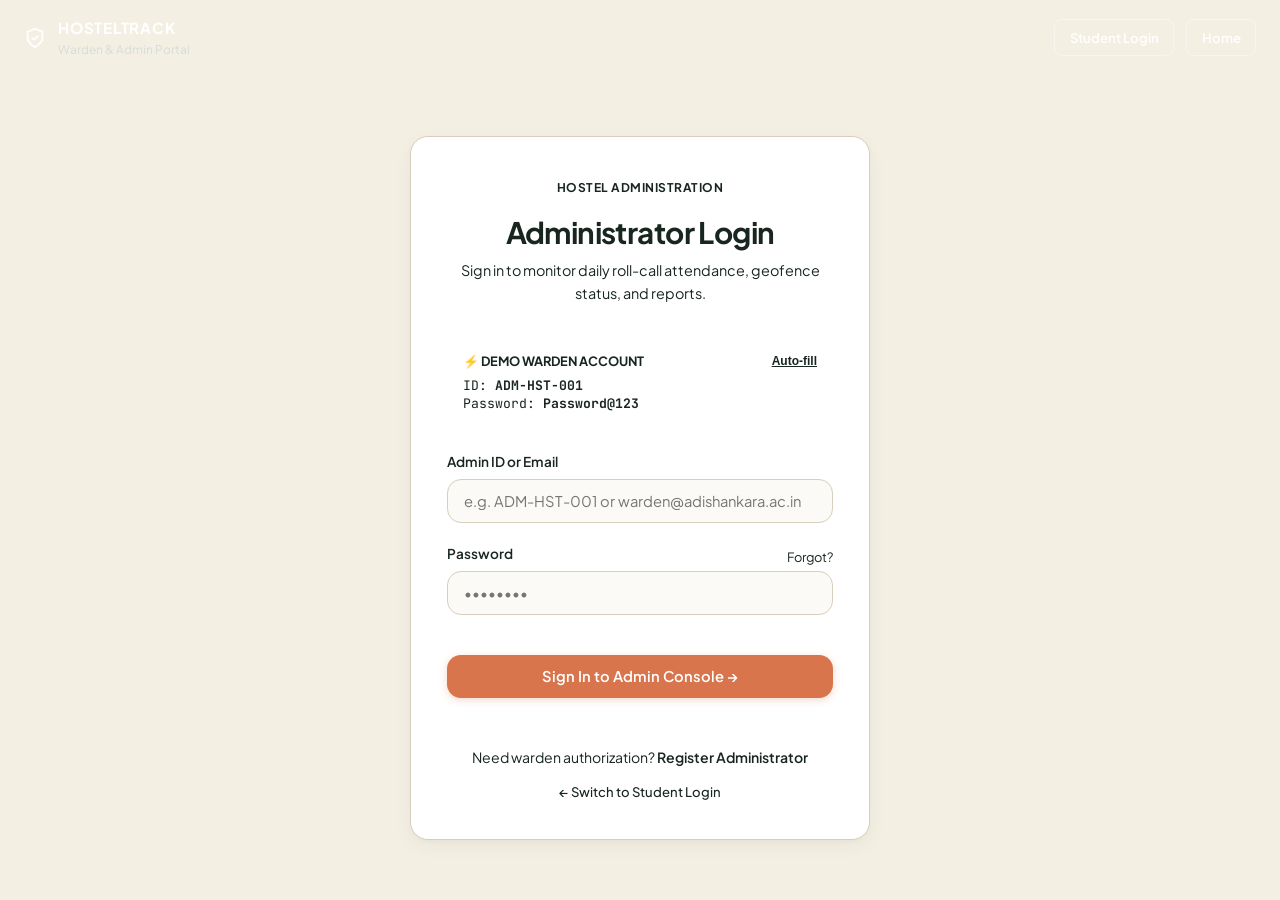
==== commit 706f0c0b: "Ensure registered student full name is displayed on dashboard greeting and profile sidebar" ====
--- a/frontend/admin-dashboard.html
+++ b/frontend/admin-dashboard.html
@@ -54,7 +54,7 @@
   <!-- Mobile Top Bar Header -->
   <header class="mobile-header">
     <div style="display: flex; align-items: center; gap: 0.6rem;">
-      <span style="font-size: 1.25rem;">🛡️</span>
+      <span style="display: flex; align-items: center; color: #fff;"><svg width="22" height="22" viewBox="0 0 24 24" fill="none" stroke="currentColor" stroke-width="2" stroke-linecap="round" stroke-linejoin="round"><path d="M12 22s8-4 8-10V5l-8-3-8 3v7c0 6 8 10 8 10z"/><path d="m9 12 2 2 4-4"/></svg></span>
       <span class="mobile-brand">Admin Console</span>
     </div>
     <button class="btn btn-sm btn-outline" onclick="Auth.logout()" style="color: #fff; border-color: rgba(255,255,255,0.4); padding: 0.25rem 0.6rem;">
@@ -66,7 +66,9 @@
     <!-- Desktop Left Navigation Sidebar (Dark Forest Green #163B2D) -->
     <aside class="sidebar" id="sidebar">
       <div class="sidebar-header">
-        <div class="sidebar-logo-icon">🛡️</div>
+        <div class="sidebar-logo-icon">
+          <svg width="22" height="22" viewBox="0 0 24 24" fill="none" stroke="currentColor" stroke-width="2" stroke-linecap="round" stroke-linejoin="round"><path d="M12 22s8-4 8-10V5l-8-3-8 3v7c0 6 8 10 8 10z"/><path d="m9 12 2 2 4-4"/></svg>
+        </div>
         <div>
           <div class="sidebar-brand-name">HOSTELTRACK</div>
           <div class="sidebar-brand-sub">WARDEN ADMIN</div>
--- a/frontend/css/style.css
+++ b/frontend/css/style.css
@@ -411,6 +411,10 @@
   font-size: 1.75rem;
 }
 
+.option-icon svg {
+  display: block;
+}
+
 .option-title {
   font-size: 1.25rem;
   font-weight: 700;
@@ -467,7 +471,29 @@
   display: flex;
   align-items: center;
   justify-content: center;
-  font-size: 1.25rem;
+  color: var(--color-warm-cream);
+  flex-shrink: 0;
+}
+
+.sidebar-logo-icon svg {
+  display: block;
+}
+
+.brand-icon {
+  width: 38px;
+  height: 38px;
+  background: var(--color-forest-green-light);
+  border: 1px solid rgba(255, 255, 255, 0.15);
+  border-radius: var(--radius-md);
+  display: flex;
+  align-items: center;
+  justify-content: center;
+  color: var(--color-warm-cream);
+  flex-shrink: 0;
+}
+
+.brand-icon svg {
+  display: block;
 }
 
 .sidebar-brand-name {
